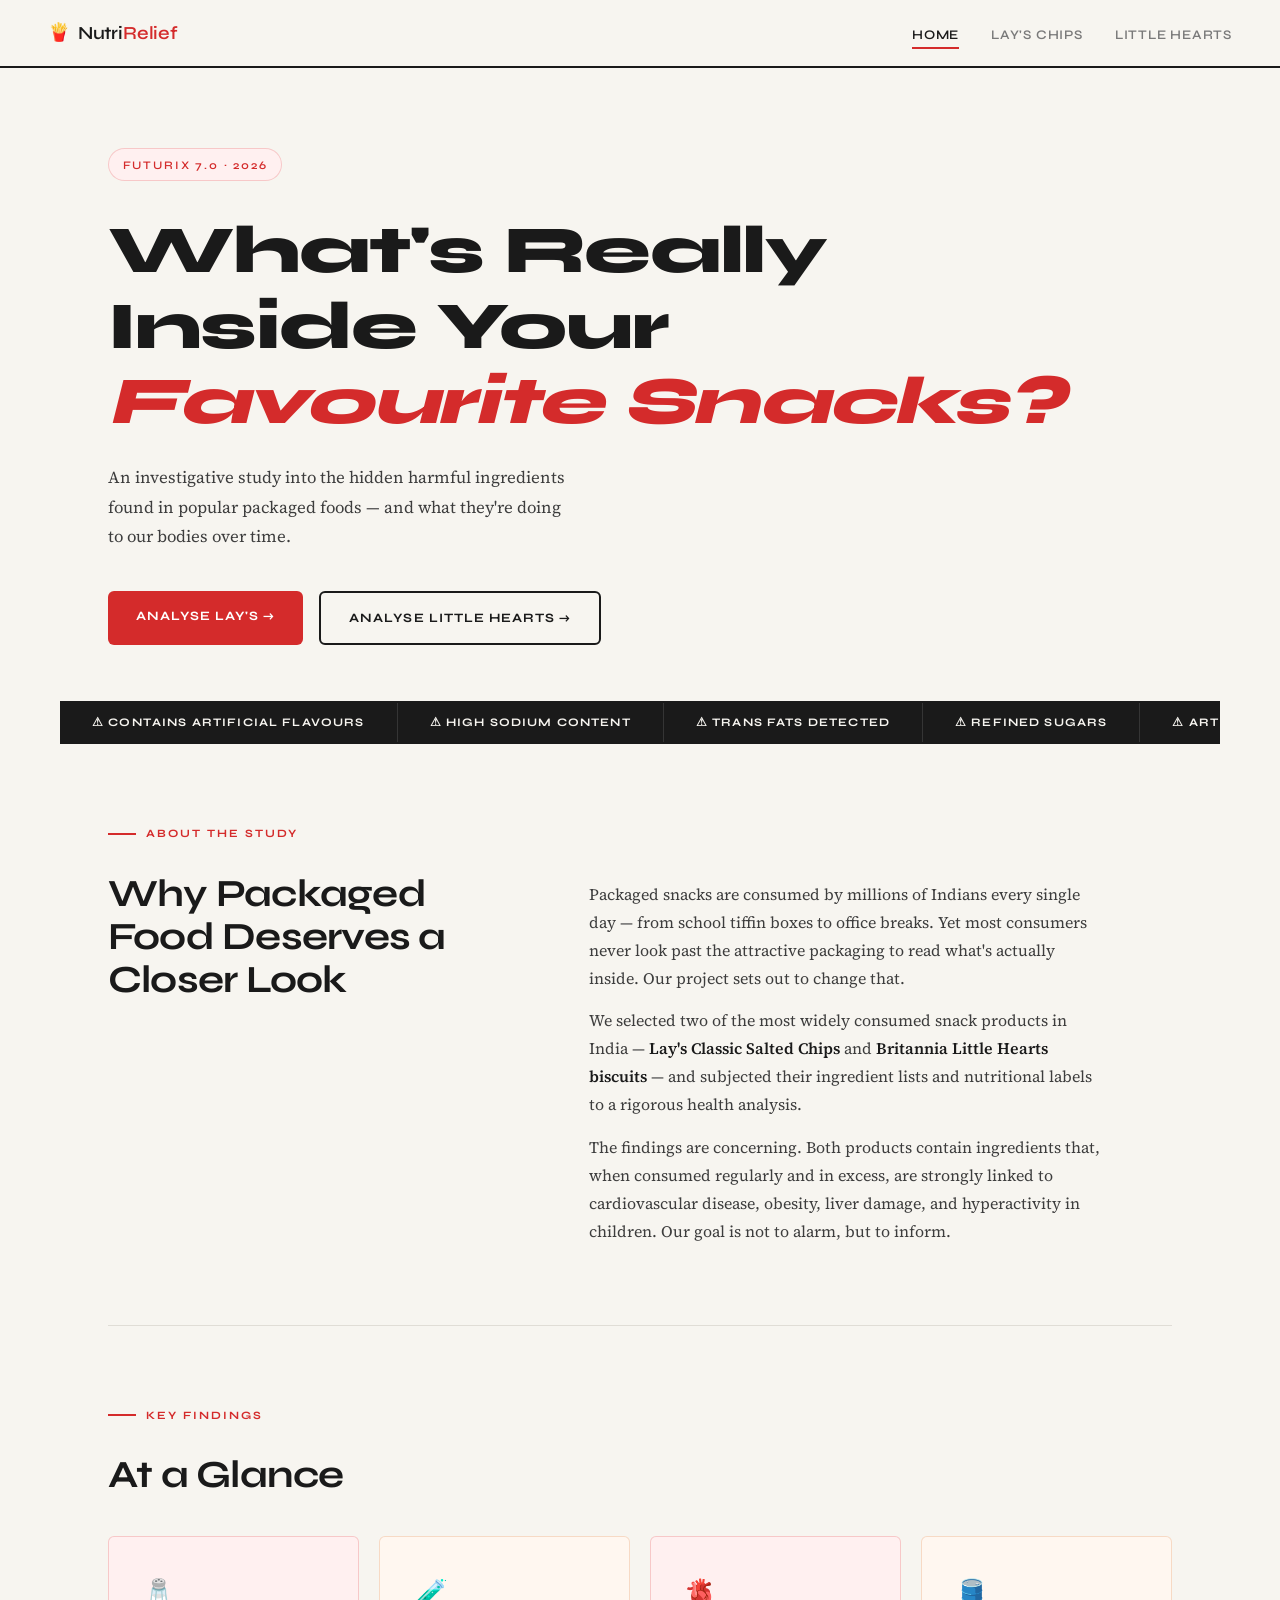
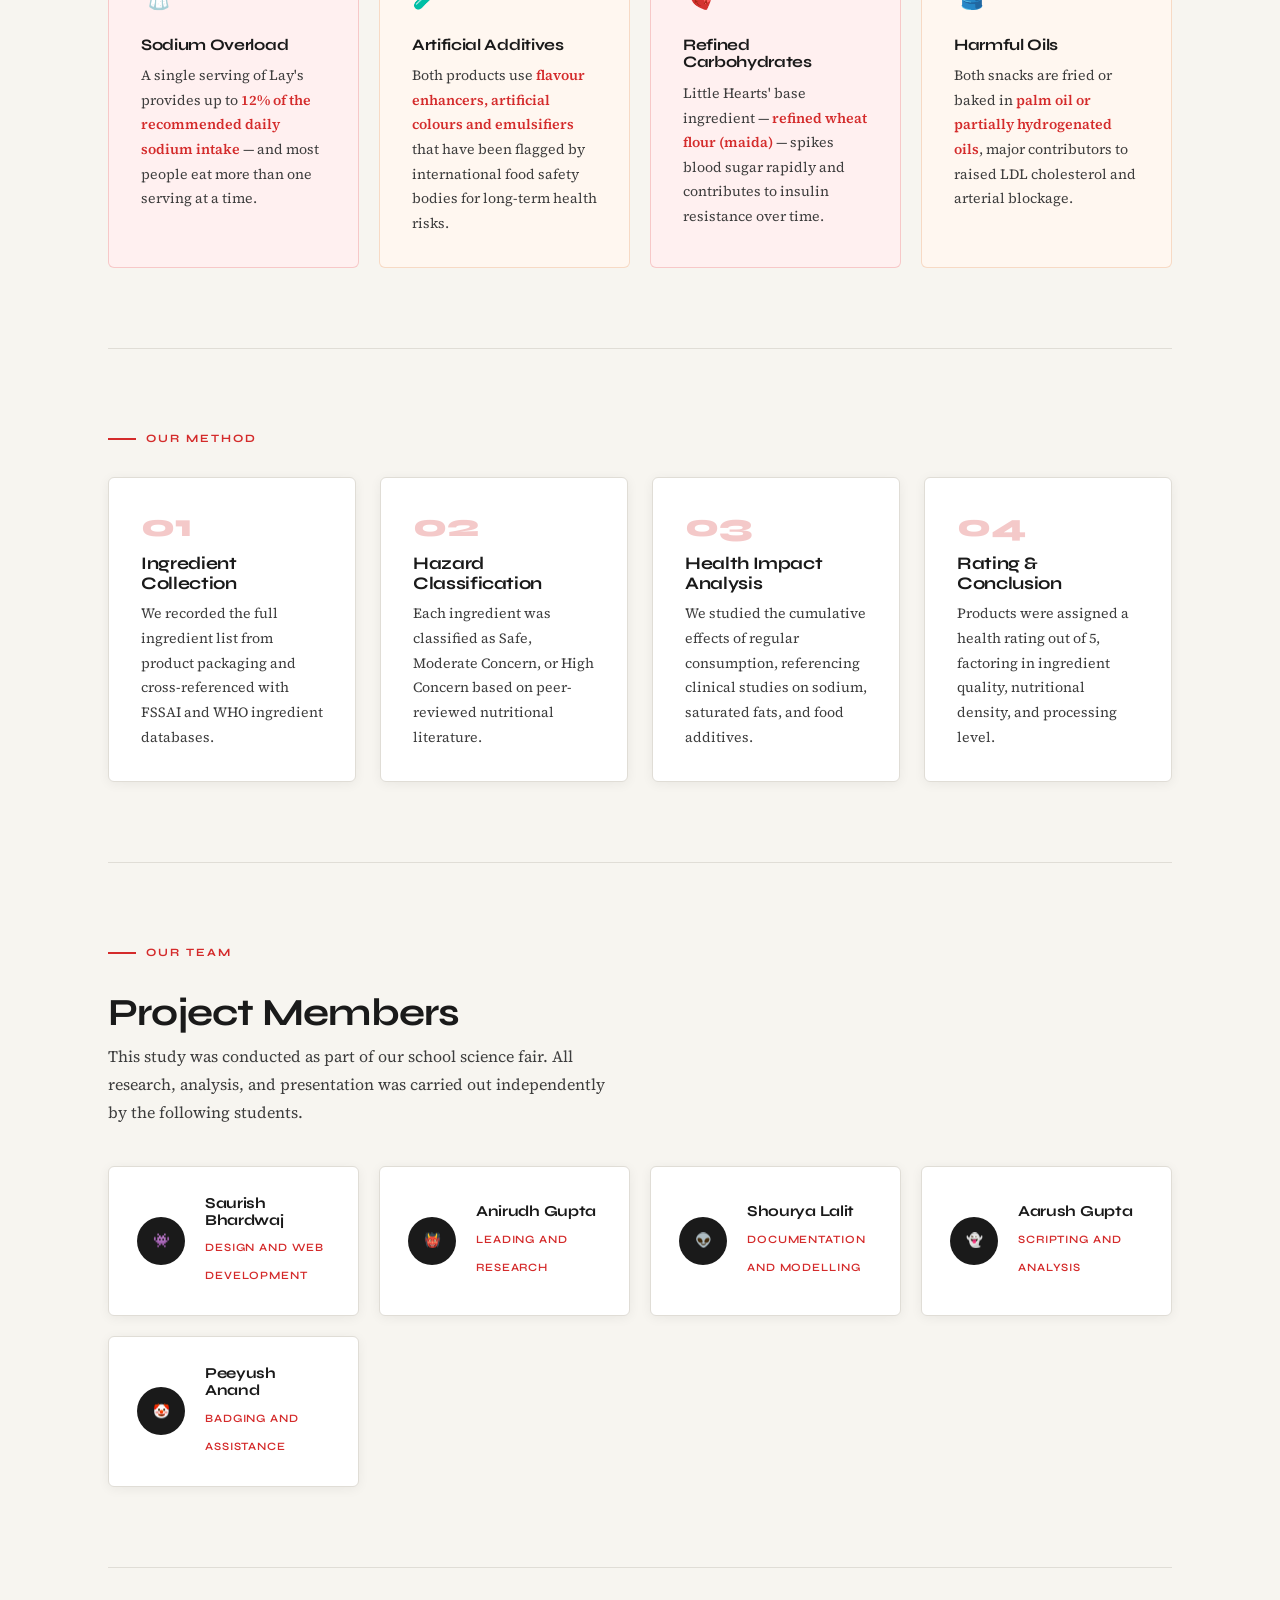
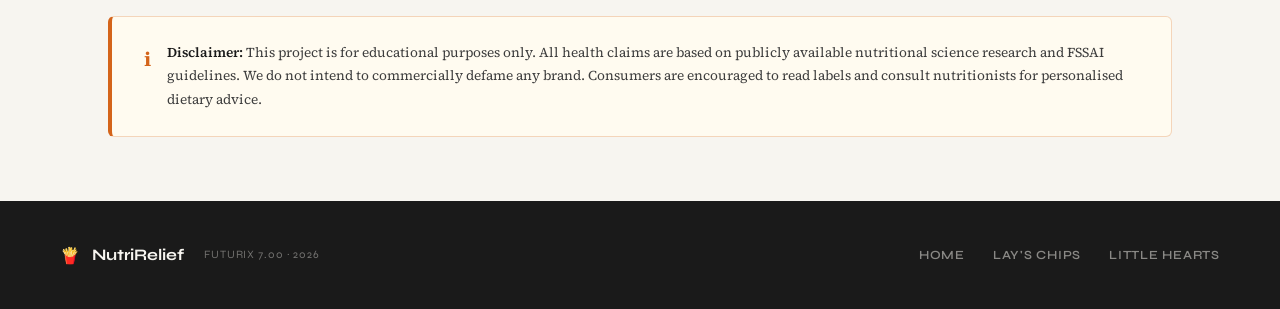
==== index.html @ 9a79c4ce "Add files via upload" ====
<!DOCTYPE html>
<html lang="en">
<head>
  <meta charset="UTF-8" />
  <meta name="viewport" content="width=device-width, initial-scale=1.0" />
  <title>NutriRelief // FUTURIX 7.00//</title>
  <link rel="preconnect" href="https://fonts.googleapis.com" />
  <link rel="preconnect" href="https://fonts.gstatic.com" crossorigin />
  <link href="https://fonts.googleapis.com/css2?family=Syne:wght@400;600;700;800&family=Source+Serif+4:ital,wght@0,300;0,400;0,600;1,400&display=swap" rel="stylesheet" />
  <link rel="stylesheet" href="style.css" />
</head>
<body>

  <!-- NAV -->
  <nav class="navbar">
    <a href="index.html" class="logo">
      <span class="logo-icon">🍟</span>
      <span>Nutri<strong>Relief</strong></span>
    </a>
    <button class="hamburger" id="hamburger" aria-label="Toggle menu">
      <span></span><span></span><span></span>
    </button>
    <ul class="nav-links" id="navLinks">
      <li><a href="index.html" class="active">Home</a></li>
      <li><a href="lays.html">Lay's Chips</a></li>
      <li><a href="littlehearts.html">Little Hearts</a></li>
    </ul>
  </nav>

  <!-- HERO -->
  <header class="hero">
    <div class="hero-tag">FUTURIX 7.0 · 2026</div>
    <h1>What's Really<br />Inside Your<br /><em>Favourite Snacks?</em></h1>
    <p class="hero-desc">An investigative study into the hidden harmful ingredients found in popular packaged foods — and what they're doing to our bodies over time.</p>
    <div class="hero-cta-row">
      <a href="lays.html" class="btn-red">Analyse Lay's →</a>
      <a href="littlehearts.html" class="btn-outline">Analyse Little Hearts →</a>
    </div>
    <div class="hero-warning-strip">
      <span>⚠ Contains Artificial Flavours</span>
      <span>⚠ High Sodium Content</span>
      <span>⚠ Trans Fats Detected</span>
      <span>⚠ Refined Sugars</span>
      <span>⚠ Artificial Colours</span>
      <span>⚠ Contains Artificial Flavours</span>
      <span>⚠ High Sodium Content</span>
      <span>⚠ Trans Fats Detected</span>
      <span>⚠ Refined Sugars</span>
      <span>⚠ Artificial Colours</span>
    </div>
  </header>

  <main class="main-content">

    <!-- ABOUT THE PROJECT -->
    <section class="section">
      <div class="section-label">About the Study</div>
      <div class="two-col">
        <div>
          <h2>Why Packaged Food Deserves a Closer Look</h2>
        </div>
        <div class="body-col">
          <p>Packaged snacks are consumed by millions of Indians every single day — from school tiffin boxes to office breaks. Yet most consumers never look past the attractive packaging to read what's actually inside. Our project sets out to change that.</p>
          <p>We selected two of the most widely consumed snack products in India — <strong>Lay's Classic Salted Chips</strong> and <strong>Britannia Little Hearts biscuits</strong> — and subjected their ingredient lists and nutritional labels to a rigorous health analysis.</p>
          <p>The findings are concerning. Both products contain ingredients that, when consumed regularly and in excess, are strongly linked to cardiovascular disease, obesity, liver damage, and hyperactivity in children. Our goal is not to alarm, but to inform.</p>
        </div>
      </div>
    </section>

    <!-- KEY FINDINGS CARDS -->
    <section class="section findings-section">
      <div class="section-label">Key Findings</div>
      <h2 class="section-h2">At a Glance</h2>
      <div class="findings-grid">
        <div class="finding-card finding-red">
          <div class="finding-icon">🧂</div>
          <h3>Sodium Overload</h3>
          <p>A single serving of Lay's provides up to <strong>12% of the recommended daily sodium intake</strong> — and most people eat more than one serving at a time.</p>
        </div>
        <div class="finding-card finding-orange">
          <div class="finding-icon">🧪</div>
          <h3>Artificial Additives</h3>
          <p>Both products use <strong>flavour enhancers, artificial colours and emulsifiers</strong> that have been flagged by international food safety bodies for long-term health risks.</p>
        </div>
        <div class="finding-card finding-red">
          <div class="finding-icon">🫀</div>
          <h3>Refined Carbohydrates</h3>
          <p>Little Hearts' base ingredient — <strong>refined wheat flour (maida)</strong> — spikes blood sugar rapidly and contributes to insulin resistance over time.</p>
        </div>
        <div class="finding-card finding-orange">
          <div class="finding-icon">🛢️</div>
          <h3>Harmful Oils</h3>
          <p>Both snacks are fried or baked in <strong>palm oil or partially hydrogenated oils</strong>, major contributors to raised LDL cholesterol and arterial blockage.</p>
        </div>
      </div>
    </section>

    <!-- METHODOLOGY -->
    <section class="section methodology-section">
      <div class="section-label">Our Method</div>
      <div class="method-grid">
        <div class="method-step">
          <div class="step-num">01</div>
          <h3>Ingredient Collection</h3>
          <p>We recorded the full ingredient list from product packaging and cross-referenced with FSSAI and WHO ingredient databases.</p>
        </div>
        <div class="method-step">
          <div class="step-num">02</div>
          <h3>Hazard Classification</h3>
          <p>Each ingredient was classified as Safe, Moderate Concern, or High Concern based on peer-reviewed nutritional literature.</p>
        </div>
        <div class="method-step">
          <div class="step-num">03</div>
          <h3>Health Impact Analysis</h3>
          <p>We studied the cumulative effects of regular consumption, referencing clinical studies on sodium, saturated fats, and food additives.</p>
        </div>
        <div class="method-step">
          <div class="step-num">04</div>
          <h3>Rating & Conclusion</h3>
          <p>Products were assigned a health rating out of 5, factoring in ingredient quality, nutritional density, and processing level.</p>
        </div>
      </div>
    </section>

    <!-- TEAM MEMBERS -->
    <section class="section team-section">
      <div class="section-label">Our Team</div>
      <h2 class="section-h2">Project Members</h2>
      <p class="section-body">This study was conducted as part of our school science fair. All research, analysis, and presentation was carried out independently by the following students.</p>

      <!-- ✏️ EDIT TEAM MEMBERS BELOW -->
      <div class="team-grid">
        <div class="team-card">
          <div class="team-avatar">👾</div>
          <div class="team-info">
            <h3>Saurish Bhardwaj</h3>
            <span class="team-role">Design and Web Development</span>
          </div>
        </div>
        <div class="team-card">
          <div class="team-avatar">👹</div>
          <div class="team-info">
            <h3>Anirudh Gupta</h3>
            <span class="team-role">Leading and Research</span>
          </div>
        </div>
        <div class="team-card">
          <div class="team-avatar">👽</div>
          <div class="team-info">
            <h3>Shourya Lalit</h3>
            <span class="team-role">Documentation and Modelling</span>
          </div>
        </div>
        <div class="team-card">
          <div class="team-avatar">👻</div>
          <div class="team-info">
            <h3>Aarush Gupta</h3>
            <span class="team-role">Scripting and Analysis</span>
      
          </div>
        </div>
        <div class="team-card">
          <div class="team-avatar">🤡</div>
          <div class="team-info">
            <h3>Peeyush Anand</h3>
            <span class="team-role">Badging and Assistance</span>
          </div>
        </div>
      </div>
      <!-- ✏️ END TEAM MEMBERS -->
    </section>

    <!-- DISCLAIMER -->
    <section class="disclaimer-box">
      <span class="disclaimer-icon">ℹ</span>
      <p><strong>Disclaimer:</strong> This project is for educational purposes only. All health claims are based on publicly available nutritional science research and FSSAI guidelines. We do not intend to commercially defame any brand. Consumers are encouraged to read labels and consult nutritionists for personalised dietary advice.</p>
    </section>

  </main>

  <footer class="footer">
    <div class="footer-inner">
      <div class="footer-brand">
        <span class="logo-icon">🍟</span>
        <span class="footer-title">NutriRelief</span>
        <span class="footer-sub">FUTURIX 7.00 · 2026</span>
      </div>
      <div class="footer-nav">
        <a href="index.html">Home</a>
        <a href="lays.html">Lay's Chips</a>
        <a href="littlehearts.html">Little Hearts</a>
      </div>
    </div>
  </footer>

  <script src="nav.js"></script>
</body>
</html>
---- style.css ----
/* ══════════════════════════════════════════
   HiddenHazards — Global Stylesheet
   Aesthetic: Clean Scientific Editorial
   Fonts: Syne (headings) + Source Serif 4 (body)
   Theme: Off-white paper with red danger accents
   ══════════════════════════════════════════ */

/* ── RESET & VARIABLES ─────────────────── */
*, *::before, *::after { box-sizing: border-box; margin: 0; padding: 0; }

:root {
  --bg:         #f7f5f0;
  --bg-card:    #ffffff;
  --bg-dark:    #1a1a1a;
  --ink:        #1a1a1a;
  --ink-2:      #3d3d3d;
  --ink-muted:  #7a7a7a;
  --red:        #d42b2b;
  --red-dark:   #a81f1f;
  --red-bg:     #fff0f0;
  --orange:     #d4641a;
  --orange-bg:  #fff7f0;
  --green:      #2a8a4a;
  --green-bg:   #f0faf4;
  --yellow-bg:  #fffbf0;
  --border:     #e0ddd6;
  --border-red: rgba(212, 43, 43, 0.2);
  --radius:     6px;
  --ff-head:    'Syne', 'Segoe UI', sans-serif;
  --ff-body:    'Source Serif 4', Georgia, serif;
  --ff-mono:    'Courier New', monospace;
  --max-w:      1160px;
  --nav-h:      68px;
  --shadow:     0 2px 12px rgba(0,0,0,0.06);
  --shadow-md:  0 4px 24px rgba(0,0,0,0.1);
}

html { scroll-behavior: smooth; }

body {
  background: var(--bg);
  color: var(--ink);
  font-family: var(--ff-body);
  font-size: 16px;
  line-height: 1.75;
  -webkit-font-smoothing: antialiased;
}

a { color: inherit; text-decoration: none; }
img { display: block; max-width: 100%; }

/* ── TYPOGRAPHY ─────────────────────────── */
h1, h2, h3, h4 {
  font-family: var(--ff-head);
  font-weight: 700;
  line-height: 1.12;
  color: var(--ink);
  letter-spacing: -0.02em;
}
h1 { font-size: clamp(2.4rem, 5.5vw, 4.2rem); font-weight: 800; }
h2 { font-size: clamp(1.7rem, 3vw, 2.5rem); }
h3 { font-size: 1.1rem; font-weight: 700; }
em { font-style: italic; color: var(--red); font-family: var(--ff-head); }
strong { font-weight: 600; color: var(--ink); }

p { color: var(--ink-2); max-width: 64ch; }
p + p { margin-top: 0.9em; }

/* ── NAVBAR ─────────────────────────────── */
.navbar {
  position: fixed;
  top: 0; left: 0; right: 0;
  z-index: 1000;
  height: var(--nav-h);
  display: flex;
  align-items: center;
  justify-content: space-between;
  padding: 0 clamp(1.25rem, 5vw, 3rem);
  background: rgba(247, 245, 240, 0.92);
  backdrop-filter: blur(10px);
  -webkit-backdrop-filter: blur(10px);
  border-bottom: 2px solid var(--ink);
}

.logo {
  display: flex;
  align-items: center;
  gap: 0.5rem;
  font-family: var(--ff-head);
  font-size: 1.15rem;
  font-weight: 600;
  color: var(--ink);
  letter-spacing: -0.01em;
  transition: opacity .2s;
}
.logo:hover { opacity: 0.7; }
.logo strong { color: var(--red); }
.logo-icon { font-size: 1.1rem; color: var(--red); }

.nav-links {
  display: flex;
  gap: 2rem;
  list-style: none;
  align-items: center;
}
.nav-links a {
  font-family: var(--ff-head);
  font-size: 0.82rem;
  font-weight: 600;
  letter-spacing: 0.06em;
  text-transform: uppercase;
  color: var(--ink-muted);
  transition: color .2s;
  position: relative;
  padding-bottom: 2px;
}
.nav-links a::after {
  content: '';
  position: absolute;
  bottom: -4px; left: 0; right: 0;
  height: 2px;
  background: var(--red);
  transform: scaleX(0);
  transition: transform .22s ease;
}
.nav-links a:hover,
.nav-links a.active { color: var(--ink); }
.nav-links a.active::after,
.nav-links a:hover::after { transform: scaleX(1); }

/* Hamburger */
.hamburger {
  display: none;
  flex-direction: column;
  gap: 5px;
  background: none;
  border: none;
  cursor: pointer;
  padding: 4px;
}
.hamburger span {
  display: block;
  width: 22px; height: 2px;
  background: var(--ink);
  transition: all .3s;
}
.hamburger.open span:nth-child(1) { transform: translateY(7px) rotate(45deg); }
.hamburger.open span:nth-child(2) { opacity: 0; }
.hamburger.open span:nth-child(3) { transform: translateY(-7px) rotate(-45deg); }

/* ── HOME HERO ──────────────────────────── */
.hero {
  padding: calc(var(--nav-h) + 5rem) clamp(1.25rem, 5vw, 3rem) 0;
  max-width: var(--max-w);
  margin: 0 auto;
  animation: fadeUp .7s ease both;
}
.hero-tag {
  display: inline-block;
  font-family: var(--ff-head);
  font-size: 0.72rem;
  font-weight: 600;
  letter-spacing: 0.16em;
  text-transform: uppercase;
  color: var(--red);
  background: var(--red-bg);
  border: 1px solid var(--border-red);
  padding: 0.35rem 0.85rem;
  border-radius: 2rem;
  margin-bottom: 2rem;
}
.hero h1 { margin-bottom: 1.5rem; max-width: 14ch; }
.hero-desc {
  font-size: 1.05rem;
  max-width: 52ch;
  margin-bottom: 2.5rem;
  color: var(--ink-2);
}
.hero-cta-row {
  display: flex;
  gap: 1rem;
  flex-wrap: wrap;
  margin-bottom: 3.5rem;
}

/* Scrolling warning strip */
.hero-warning-strip {
  display: flex;
  gap: 0;
  overflow: hidden;
  border-top: 2px solid var(--ink);
  border-bottom: 2px solid var(--ink);
  background: var(--ink);
  margin: 0 calc(-1 * clamp(1.25rem, 5vw, 3rem));
  white-space: nowrap;
}
.hero-warning-strip span {
  display: inline-block;
  font-family: var(--ff-head);
  font-size: 0.72rem;
  font-weight: 700;
  letter-spacing: 0.1em;
  text-transform: uppercase;
  color: #f7f5f0;
  padding: 0.6rem 2rem;
  border-right: 1px solid rgba(255,255,255,0.12);
  animation: marquee 30s linear infinite;
  flex-shrink: 0;
}
@keyframes marquee {
  from { transform: translateX(0); }
  to   { transform: translateX(-50%); }
}
.hero-warning-strip {
  animation: none;
}
.hero-warning-strip span:nth-child(odd)  { animation-delay: 0s; }
.hero-warning-strip span:nth-child(even) { animation-delay: -15s; }

/* ── BUTTONS ────────────────────────────── */
.btn-red {
  display: inline-block;
  background: var(--red);
  color: #fff;
  font-family: var(--ff-head);
  font-size: 0.8rem;
  font-weight: 700;
  letter-spacing: 0.08em;
  text-transform: uppercase;
  padding: 0.85rem 1.75rem;
  border-radius: var(--radius);
  transition: background .2s, transform .2s;
}
.btn-red:hover { background: var(--red-dark); transform: translateY(-2px); }

.btn-outline {
  display: inline-block;
  border: 2px solid var(--ink);
  color: var(--ink);
  font-family: var(--ff-head);
  font-size: 0.8rem;
  font-weight: 700;
  letter-spacing: 0.08em;
  text-transform: uppercase;
  padding: 0.85rem 1.75rem;
  border-radius: var(--radius);
  transition: background .2s, transform .2s;
}
.btn-outline:hover { background: var(--ink); color: var(--bg); transform: translateY(-2px); }

/* ── MAIN CONTENT ───────────────────────── */
.main-content {
  max-width: var(--max-w);
  margin: 0 auto;
  padding: 0 clamp(1.25rem, 5vw, 3rem);
}

/* ── SECTIONS ───────────────────────────── */
.section { padding: 5rem 0; border-bottom: 1px solid var(--border); }
.section:last-child { border-bottom: none; }

.section-label {
  font-family: var(--ff-head);
  font-size: 0.7rem;
  font-weight: 700;
  letter-spacing: 0.18em;
  text-transform: uppercase;
  color: var(--red);
  margin-bottom: 1.75rem;
  display: flex;
  align-items: center;
  gap: 0.6rem;
}
.section-label::before {
  content: '';
  display: block;
  width: 28px; height: 2px;
  background: var(--red);
}

.section-h2 { margin-bottom: 1rem; }
.section-body { margin-bottom: 2.5rem; color: var(--ink-2); }

.two-col {
  display: grid;
  grid-template-columns: 1fr 1.4fr;
  gap: 4rem;
  align-items: start;
}
.body-col { padding-top: 0.5rem; }

/* ── FINDINGS ───────────────────────────── */
.findings-section .section-h2 { margin-bottom: 2.5rem; }
.findings-grid {
  display: grid;
  grid-template-columns: repeat(auto-fit, minmax(240px, 1fr));
  gap: 1.25rem;
}
.finding-card {
  padding: 2rem;
  border-radius: var(--radius);
  border: 1px solid;
  transition: transform .2s, box-shadow .2s;
}
.finding-card:hover { transform: translateY(-3px); box-shadow: var(--shadow-md); }
.finding-red    { background: var(--red-bg);    border-color: var(--border-red); }
.finding-orange { background: var(--orange-bg); border-color: rgba(212,100,26,0.2); }
.finding-icon { font-size: 1.8rem; margin-bottom: 1rem; }
.finding-card h3 { margin-bottom: 0.6rem; font-size: 1rem; }
.finding-card p  { font-size: 0.88rem; max-width: none; color: var(--ink-2); }
.finding-card strong { color: var(--red); }

/* ── METHODOLOGY ────────────────────────── */
.method-grid {
  display: grid;
  grid-template-columns: repeat(auto-fit, minmax(220px, 1fr));
  gap: 1.5rem;
  margin-top: 1rem;
}
.method-step {
  background: var(--bg-card);
  border: 1px solid var(--border);
  border-radius: var(--radius);
  padding: 2rem;
  box-shadow: var(--shadow);
}
.step-num {
  font-family: var(--ff-head);
  font-size: 2rem;
  font-weight: 800;
  color: var(--red);
  opacity: 0.25;
  line-height: 1;
  margin-bottom: 0.75rem;
}
.method-step h3 { margin-bottom: 0.5rem; }
.method-step p  { font-size: 0.88rem; max-width: none; }

/* ── TEAM ───────────────────────────────── */
.team-section .section-h2 { margin-bottom: 0.5rem; }
.team-section .section-body { margin-bottom: 2.5rem; }
.team-grid {
  display: grid;
  grid-template-columns: repeat(auto-fit, minmax(200px, 1fr));
  gap: 1.25rem;
}
.team-card {
  background: var(--bg-card);
  border: 1px solid var(--border);
  border-radius: var(--radius);
  padding: 1.75rem;
  display: flex;
  align-items: center;
  gap: 1.25rem;
  box-shadow: var(--shadow);
  transition: border-color .2s, transform .2s;
}
.team-card:hover { border-color: var(--red); transform: translateY(-2px); }
.team-avatar {
  width: 48px; height: 48px;
  border-radius: 50%;
  background: var(--ink);
  color: var(--bg);
  font-family: var(--ff-head);
  font-size: 0.85rem;
  font-weight: 700;
  display: flex;
  align-items: center;
  justify-content: center;
  flex-shrink: 0;
}
.team-info h3 { font-size: 0.95rem; margin-bottom: 0.15rem; }
.team-role {
  font-family: var(--ff-head);
  font-size: 0.7rem;
  font-weight: 600;
  letter-spacing: 0.08em;
  text-transform: uppercase;
  color: var(--red);
}

/* ── DISCLAIMER ─────────────────────────── */
.disclaimer-box {
  margin: 3rem 0 4rem;
  background: #fffbf0;
  border: 1px solid rgba(212,100,26,0.25);
  border-left: 4px solid var(--orange);
  border-radius: var(--radius);
  padding: 1.5rem 2rem;
  display: flex;
  gap: 1rem;
  align-items: flex-start;
}
.disclaimer-icon {
  font-size: 1.2rem;
  color: var(--orange);
  flex-shrink: 0;
  margin-top: 2px;
}
.disclaimer-box p { font-size: 0.85rem; max-width: none; }

/* ── PAGE HERO ──────────────────────────── */
.page-hero {
  padding: calc(var(--nav-h) + 4.5rem) clamp(1.25rem, 5vw, 3rem) 4rem;
  border-bottom: 2px solid var(--ink);
  position: relative;
  overflow: hidden;
}
.page-hero-lays {
  background:
    linear-gradient(135deg, #fff8f0 0%, #fff0f0 60%, #ffd5d5 100%);
}
.page-hero-lh {
  background:
    linear-gradient(135deg, #f0f8ff 0%, #fff0f8 60%, #ffe8d5 100%);
}
.page-hero::before {
  content: '⚠';
  position: absolute;
  right: -1rem;
  bottom: -3rem;
  font-size: 18rem;
  opacity: 0.04;
  line-height: 1;
  pointer-events: none;
}
.page-hero-inner { max-width: var(--max-w); margin: 0 auto; }
.product-eyebrow {
  font-family: var(--ff-head);
  font-size: 0.72rem;
  font-weight: 700;
  letter-spacing: 0.16em;
  text-transform: uppercase;
  color: var(--red);
  margin-bottom: 1rem;
}
.page-hero h1 { margin-bottom: 1.25rem; }
.page-hero p  { max-width: 55ch; margin-bottom: 2.5rem; }

/* Health rating card */
.health-rating-card {
  display: inline-flex;
  flex-direction: column;
  gap: 0.5rem;
  background: var(--bg-card);
  border: 2px solid var(--ink);
  border-radius: var(--radius);
  padding: 1.5rem 2rem;
  box-shadow: 4px 4px 0 var(--ink);
}
.rating-label {
  font-family: var(--ff-head);
  font-size: 0.7rem;
  font-weight: 700;
  letter-spacing: 0.14em;
  text-transform: uppercase;
  color: var(--ink-muted);
}
.rating-stars { display: flex; gap: 0.2rem; }
.star {
  font-size: 1.6rem;
  line-height: 1;
}
.star.filled { color: #e8a000; }
.star.half   { color: #e8a000; opacity: 0.5; }
.star.empty  { color: #ccc; }
.rating-score {
  font-family: var(--ff-head);
  font-size: 1.6rem;
  font-weight: 800;
  color: var(--ink);
  line-height: 1;
}
.rating-verdict {
  font-family: var(--ff-head);
  font-size: 0.75rem;
  font-weight: 700;
  letter-spacing: 0.06em;
  text-transform: uppercase;
  padding: 0.3rem 0.7rem;
  border-radius: 2rem;
  width: fit-content;
}
.verdict-poor { background: var(--red-bg); color: var(--red); border: 1px solid var(--border-red); }
.verdict-avg  { background: var(--orange-bg); color: var(--orange); }

/* ── DATA TABLE ─────────────────────────── */
.table-wrapper {
  overflow-x: auto;
  border-radius: var(--radius);
  border: 2px solid var(--ink);
  box-shadow: 4px 4px 0 var(--ink);
  margin-top: 2rem;
  background: var(--bg-card);
  -webkit-overflow-scrolling: touch;
}
.data-table {
  width: 100%;
  border-collapse: collapse;
  font-size: 0.88rem;
  min-width: 700px;
}
.data-table thead {
  background: var(--ink);
}
.data-table th {
  padding: 0.9rem 1.25rem;
  text-align: left;
  font-family: var(--ff-head);
  font-size: 0.68rem;
  font-weight: 700;
  letter-spacing: 0.14em;
  text-transform: uppercase;
  color: var(--bg);
  white-space: nowrap;
}
.data-table th:first-child { padding-left: 1.5rem; }
.data-table th:last-child  { padding-right: 1.5rem; }

.data-table tbody tr {
  border-bottom: 1px solid var(--border);
  transition: background .15s;
}
.data-table tbody tr:last-child { border-bottom: none; }
.data-table tbody tr:hover { background: #f5f3ee; }

.data-table td {
  padding: 1rem 1.25rem;
  color: var(--ink-2);
  vertical-align: top;
}
.data-table td:first-child { padding-left: 1.5rem; }
.data-table td:last-child  { padding-right: 1.5rem; }
.data-table td:last-child  { font-size: 0.83rem; }

.row-num {
  font-family: var(--ff-head);
  font-size: 0.75rem;
  color: #bbb !important;
  font-weight: 700;
  white-space: nowrap;
}
.name-cell strong { color: var(--ink) !important; }

/* Risk badges */
.risk {
  display: inline-block;
  padding: 0.22rem 0.65rem;
  border-radius: 2rem;
  font-family: var(--ff-head);
  font-size: 0.66rem;
  font-weight: 700;
  letter-spacing: 0.08em;
  text-transform: uppercase;
  white-space: nowrap;
}
.risk-safe     { background: var(--green-bg);   color: var(--green);  border: 1px solid rgba(42,138,74,0.2); }
.risk-moderate { background: var(--orange-bg);  color: var(--orange); border: 1px solid rgba(212,100,26,0.2); }
.risk-high     { background: var(--red-bg);     color: var(--red);    border: 1px solid var(--border-red); }

/* ── NUTRITION GRID ─────────────────────── */
.nutrition-grid {
  display: grid;
  grid-template-columns: repeat(auto-fit, minmax(160px, 1fr));
  gap: 1rem;
  margin-top: 2rem;
}
.nutrition-card {
  border-radius: var(--radius);
  border: 1px solid;
  padding: 1.5rem 1.25rem;
  text-align: center;
}
.nc-red    { background: var(--red-bg);    border-color: var(--border-red); }
.nc-orange { background: var(--orange-bg); border-color: rgba(212,100,26,0.2); }
.nc-yellow { background: var(--yellow-bg); border-color: rgba(212,160,0,0.2); }
.nc-green  { background: var(--green-bg);  border-color: rgba(42,138,74,0.2); }
.nc-value {
  font-family: var(--ff-head);
  font-size: 1.8rem;
  font-weight: 800;
  color: var(--ink);
  line-height: 1;
  margin-bottom: 0.4rem;
}
.nc-label {
  font-family: var(--ff-head);
  font-size: 0.7rem;
  font-weight: 700;
  letter-spacing: 0.08em;
  text-transform: uppercase;
  color: var(--ink);
  margin-bottom: 0.4rem;
}
.nc-note  { font-size: 0.78rem; color: var(--ink-muted); font-style: italic; max-width: none; }

/* ── HEALTH IMPACT ──────────────────────── */
.impact-list { display: flex; flex-direction: column; gap: 2rem; margin-top: 1rem; }
.impact-item {
  display: grid;
  grid-template-columns: 56px 1fr;
  gap: 1.5rem;
  align-items: start;
  background: var(--bg-card);
  border: 1px solid var(--border);
  border-radius: var(--radius);
  padding: 1.75rem;
  box-shadow: var(--shadow);
  transition: border-color .2s, transform .2s;
}
.impact-item:hover { border-color: var(--red); transform: translateX(4px); }
.impact-icon {
  width: 52px; height: 52px;
  border-radius: 50%;
  display: flex;
  align-items: center;
  justify-content: center;
  font-size: 1.4rem;
  flex-shrink: 0;
}
.impact-red    { background: var(--red-bg); border: 2px solid var(--border-red); }
.impact-orange { background: var(--orange-bg); border: 2px solid rgba(212,100,26,0.2); }
.impact-item h3 { margin-bottom: 0.5rem; }
.impact-item p  { font-size: 0.9rem; max-width: none; }

/* ── CONCLUSION ─────────────────────────── */
.conclusion-box {
  margin: 3rem 0;
  background: var(--ink);
  color: var(--bg);
  border-radius: var(--radius);
  padding: 2.5rem 3rem;
}
.conclusion-rating {
  display: flex;
  align-items: center;
  gap: 0.2rem;
  margin-bottom: 1.25rem;
}
.rating-num-sm {
  font-family: var(--ff-head);
  font-size: 0.9rem;
  font-weight: 800;
  color: #e8a000;
  margin-left: 0.5rem;
}
.conclusion-box h3 {
  color: var(--bg);
  font-size: 1.25rem;
  margin-bottom: 1rem;
}
.conclusion-box p {
  color: rgba(247,245,240,0.75);
  max-width: 70ch;
  font-size: 0.95rem;
}

/* ── PAGE NAV ROW ───────────────────────── */
.page-nav-row {
  display: flex;
  gap: 1rem;
  justify-content: space-between;
  flex-wrap: wrap;
  padding: 3rem 0 4rem;
}

/* ── FOOTER ─────────────────────────────── */
.footer {
  background: var(--ink);
  padding: 2.5rem clamp(1.25rem, 5vw, 3rem);
  margin-top: 0;
}
.footer-inner {
  max-width: var(--max-w);
  margin: 0 auto;
  display: flex;
  align-items: center;
  justify-content: space-between;
  flex-wrap: wrap;
  gap: 1.5rem;
}
.footer-brand {
  display: flex;
  align-items: center;
  gap: 0.75rem;
}
.footer-brand .logo-icon { color: var(--red); font-size: 1rem; }
.footer-title {
  font-family: var(--ff-head);
  font-weight: 700;
  font-size: 1rem;
  color: var(--bg);
}
.footer-sub {
  font-family: var(--ff-head);
  font-size: 0.7rem;
  color: rgba(247,245,240,0.4);
  text-transform: uppercase;
  letter-spacing: 0.08em;
  margin-left: 0.5rem;
}
.footer-nav { display: flex; gap: 1.75rem; flex-wrap: wrap; }
.footer-nav a {
  font-family: var(--ff-head);
  font-size: 0.78rem;
  font-weight: 600;
  letter-spacing: 0.06em;
  text-transform: uppercase;
  color: rgba(247,245,240,0.5);
  transition: color .2s;
}
.footer-nav a:hover { color: var(--bg); }

/* ── ANIMATIONS ─────────────────────────── */
@keyframes fadeUp {
  from { opacity: 0; transform: translateY(20px); }
  to   { opacity: 1; transform: translateY(0); }
}

/* ── RESPONSIVE ─────────────────────────── */
@media (max-width: 900px) {
  .two-col { grid-template-columns: 1fr; gap: 2rem; }
}

@media (max-width: 700px) {
  :root { --nav-h: 60px; }

  .hamburger { display: flex; }
  .nav-links {
    display: none;
    position: fixed;
    top: var(--nav-h); left: 0; right: 0;
    background: rgba(247,245,240,0.98);
    backdrop-filter: blur(12px);
    flex-direction: column;
    gap: 0;
    padding: 0.5rem 0 1.5rem;
    border-bottom: 2px solid var(--ink);
  }
  .nav-links.open { display: flex; }
  .nav-links li { width: 100%; }
  .nav-links a {
    display: block;
    padding: 0.8rem clamp(1.25rem, 5vw, 2rem);
    font-size: 0.88rem;
  }
  .nav-links a::after { display: none; }

  .findings-grid,
  .method-grid { grid-template-columns: 1fr; }
  .team-grid   { grid-template-columns: 1fr 1fr; }
  .nutrition-grid { grid-template-columns: 1fr 1fr; }

  .impact-item {
    grid-template-columns: 1fr;
    gap: 1rem;
  }

  .conclusion-box { padding: 2rem 1.5rem; }

  .footer-inner { flex-direction: column; align-items: flex-start; }
  .footer-sub { display: none; }

  .hero-warning-strip { display: none; }

  .health-rating-card { width: 100%; }
  .page-nav-row { flex-direction: column; }
  .page-nav-row a { text-align: center; }
}

@media (max-width: 480px) {
  .team-grid { grid-template-columns: 1fr; }
  .nutrition-grid { grid-template-columns: 1fr 1fr; }
  .hero { padding-top: calc(var(--nav-h) + 3rem); }
  .section { padding: 3.5rem 0; }
}
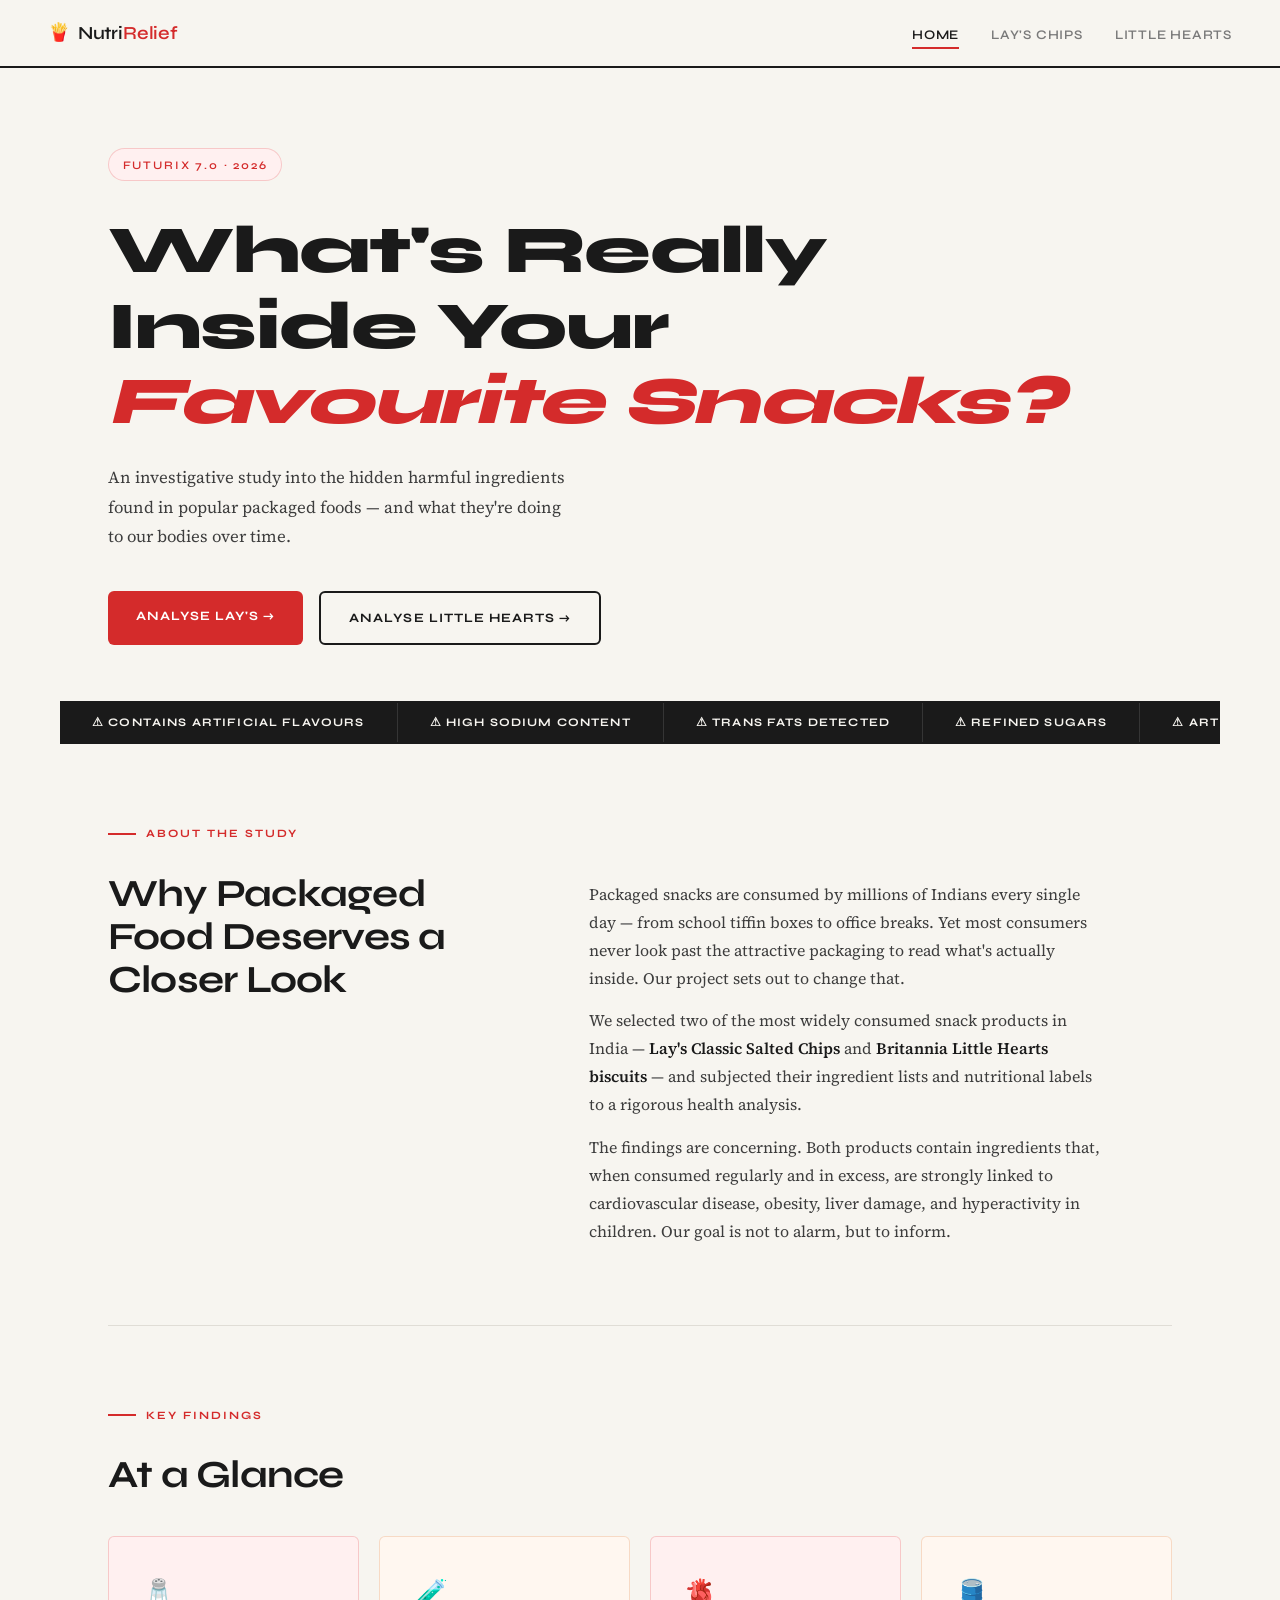
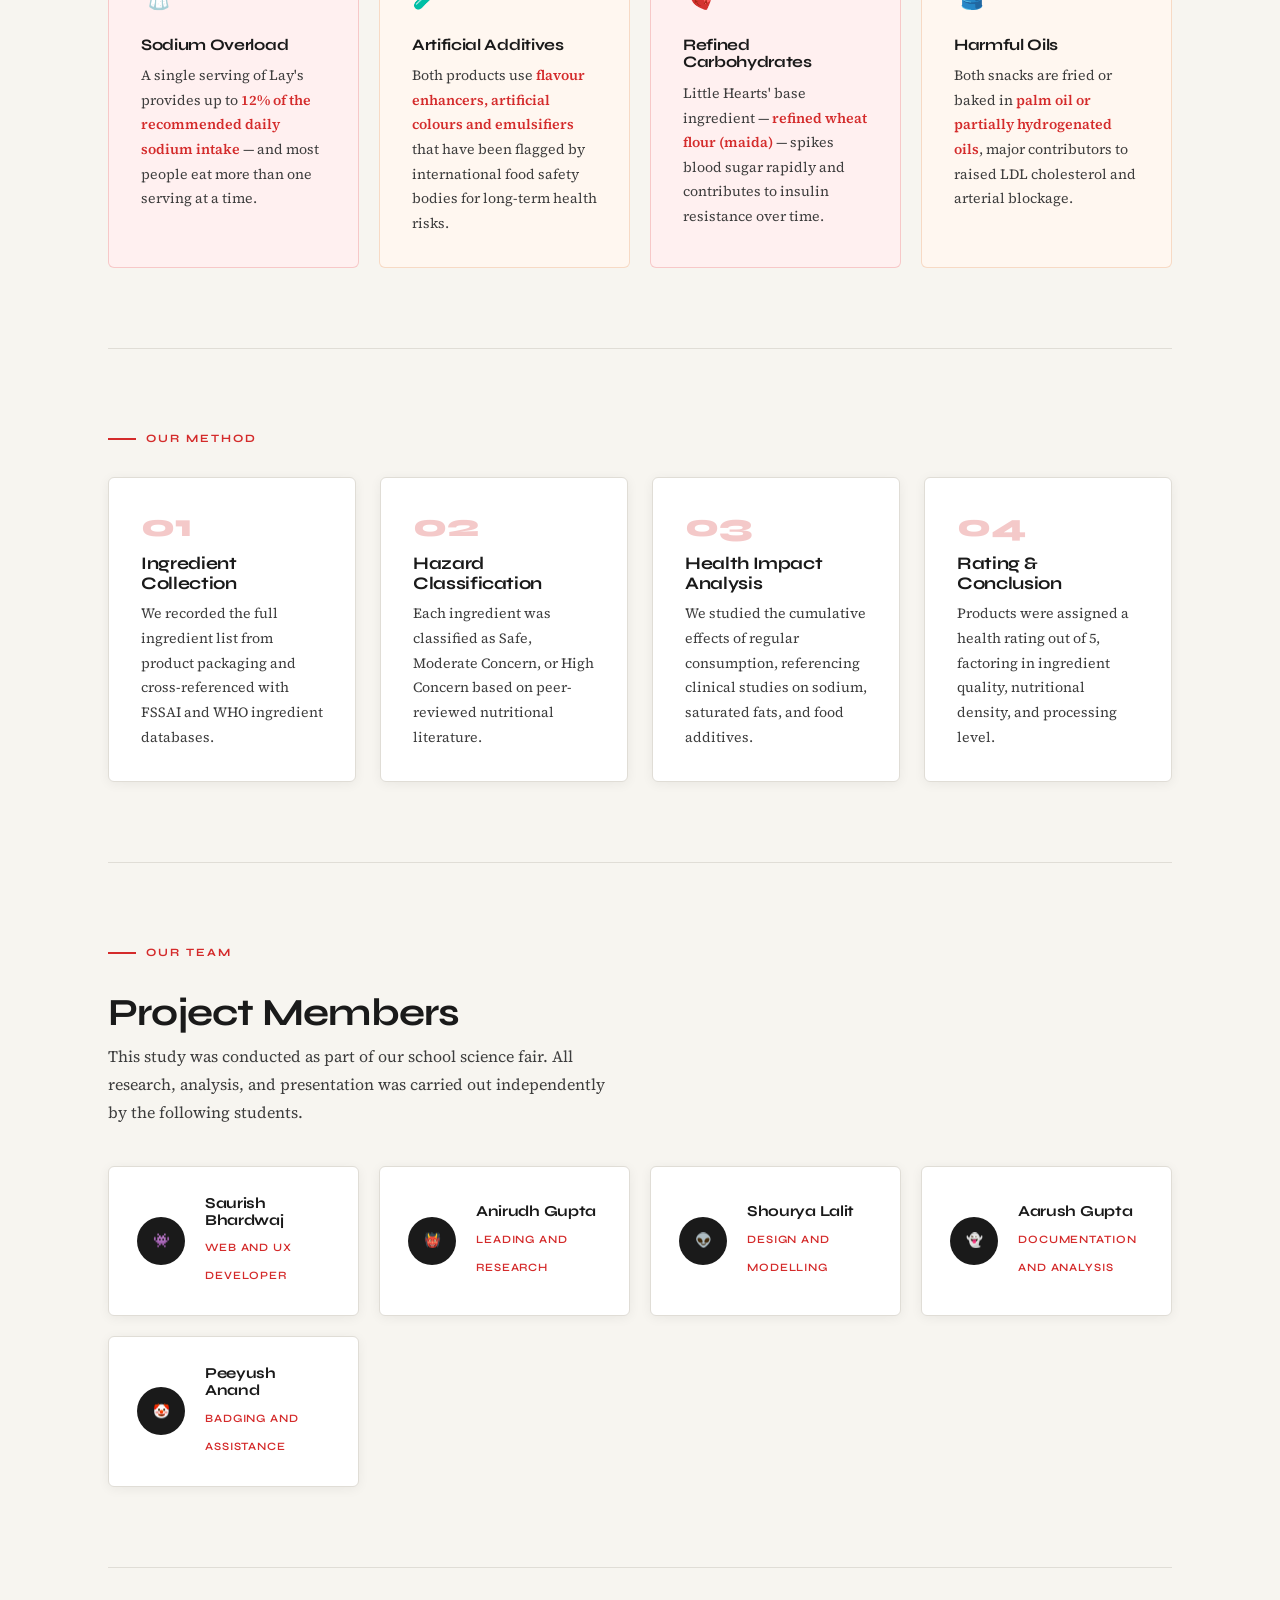
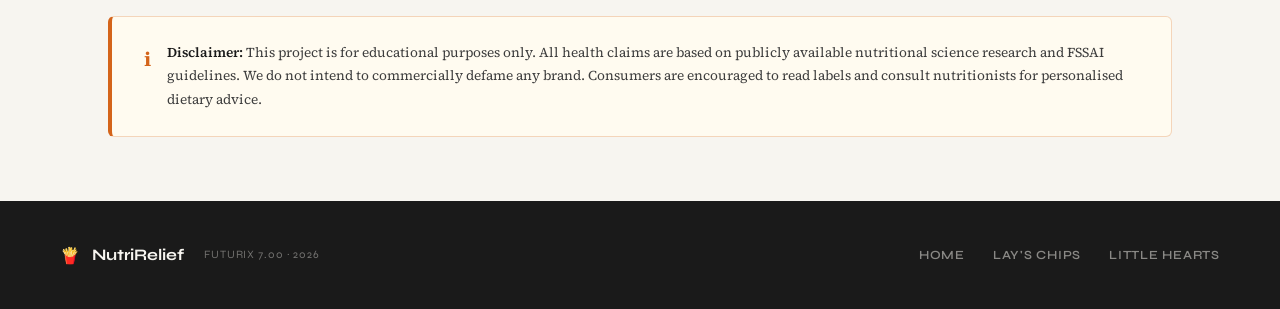
==== commit a7c5376e: "Update index.html" ====
--- a/index.html
+++ b/index.html
@@ -134,7 +134,7 @@
           <div class="team-avatar">👾</div>
           <div class="team-info">
             <h3>Saurish Bhardwaj</h3>
-            <span class="team-role">Design and Web Development</span>
+            <span class="team-role">Web and UX Developer</span>
           </div>
         </div>
         <div class="team-card">
@@ -148,14 +148,14 @@
           <div class="team-avatar">👽</div>
           <div class="team-info">
             <h3>Shourya Lalit</h3>
-            <span class="team-role">Documentation and Modelling</span>
+            <span class="team-role">Design and Modelling</span>
           </div>
         </div>
         <div class="team-card">
           <div class="team-avatar">👻</div>
           <div class="team-info">
             <h3>Aarush Gupta</h3>
-            <span class="team-role">Scripting and Analysis</span>
+            <span class="team-role">Documentation and Analysis</span>
       
           </div>
         </div>
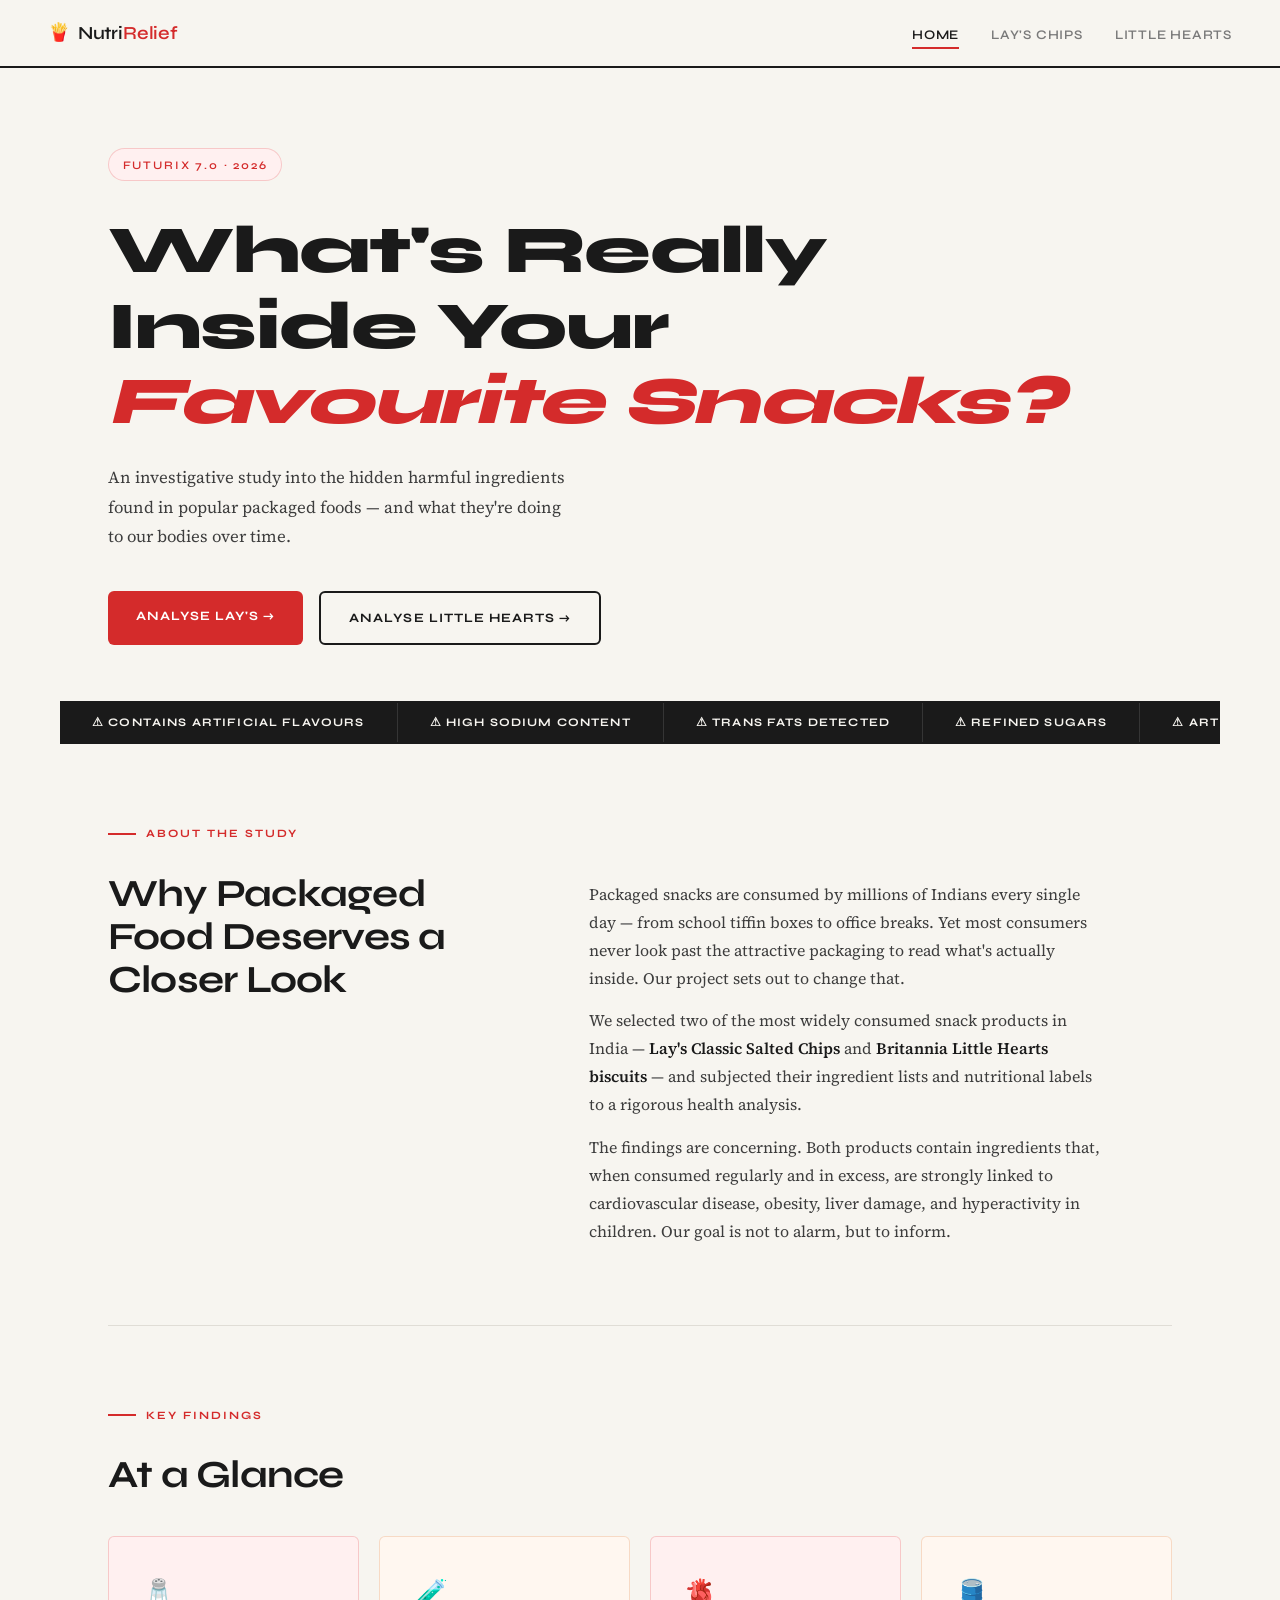
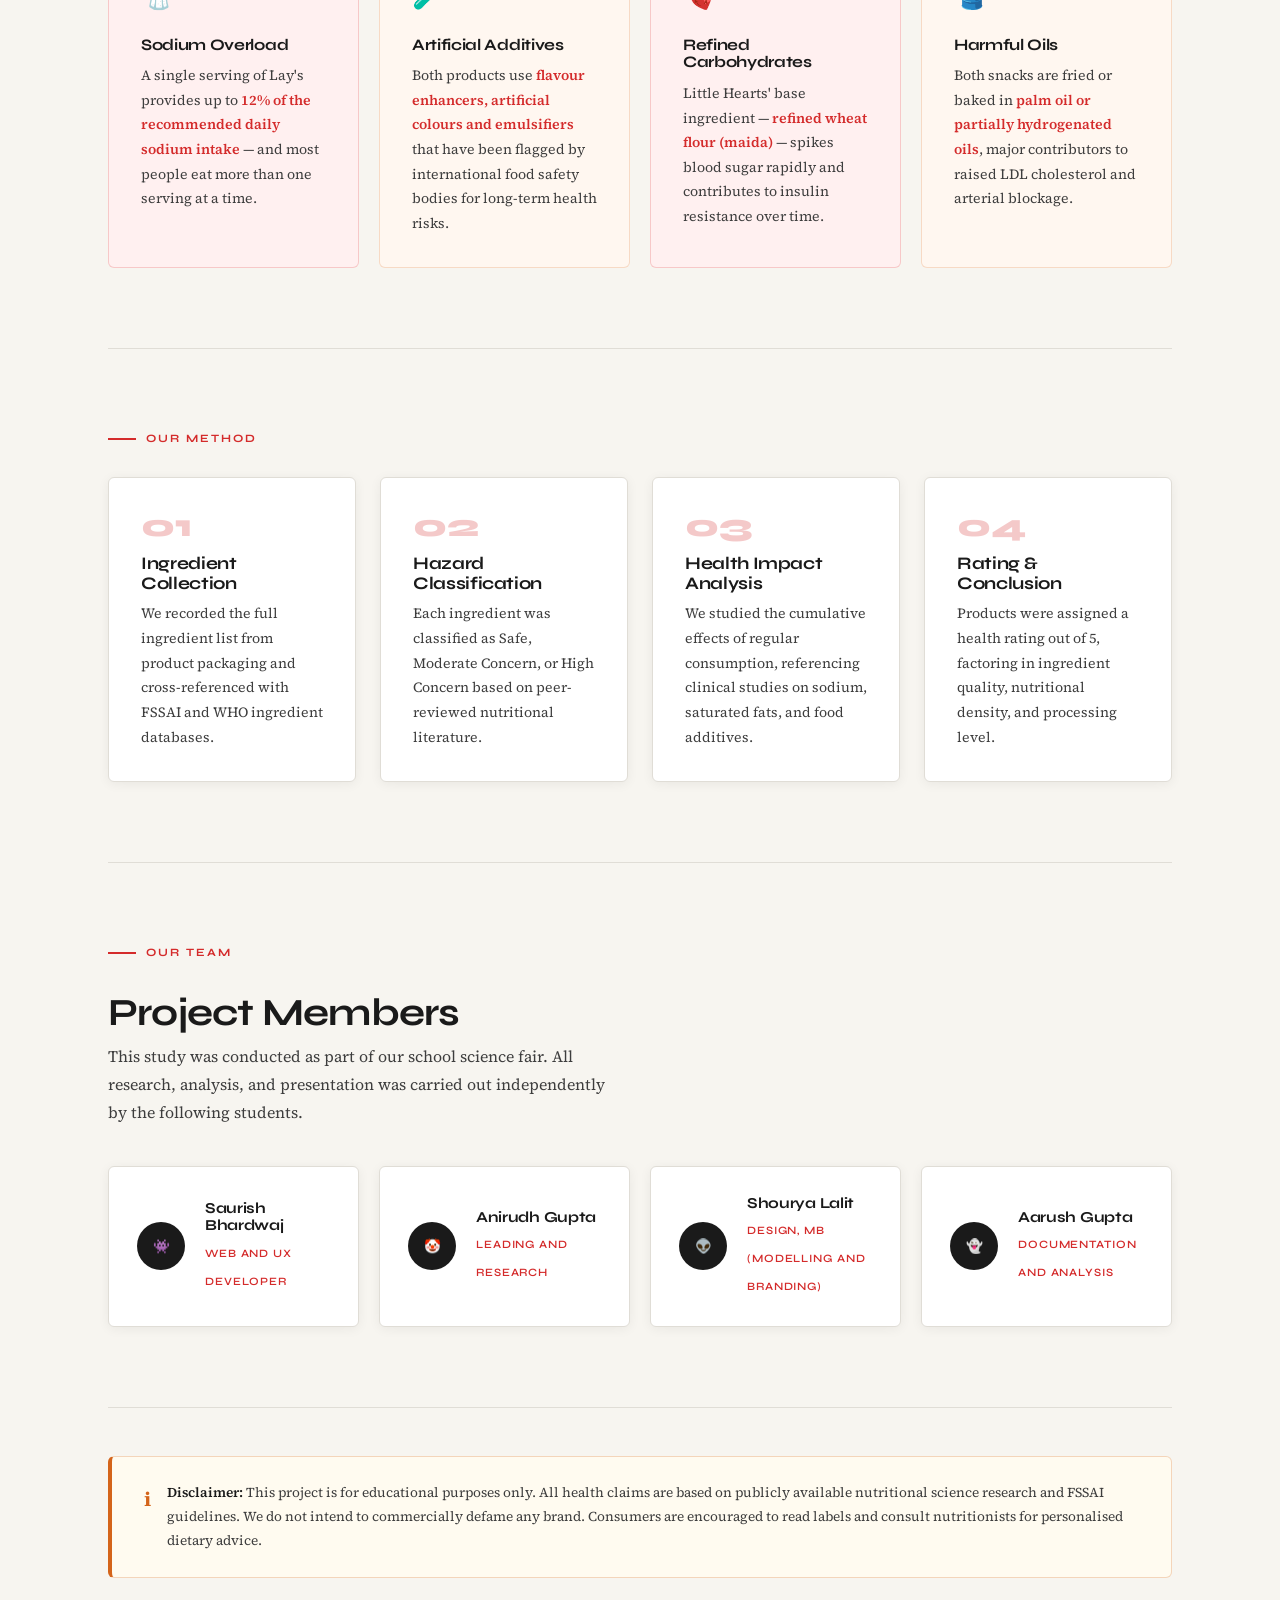
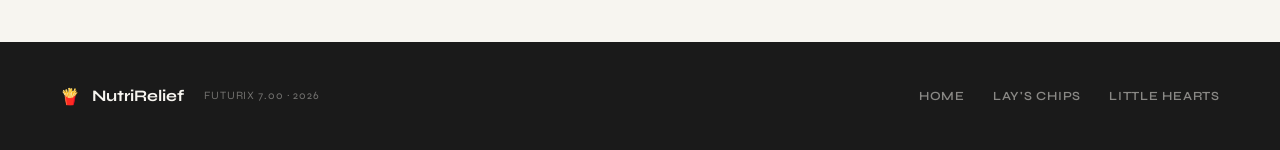
==== commit 2fe2d893: "Modify team member avatars and roles Updated team member roles and avatars in the HTML." ====
--- a/index.html
+++ b/index.html
@@ -138,7 +138,7 @@
           </div>
         </div>
         <div class="team-card">
-          <div class="team-avatar">👹</div>
+          <div class="team-avatar">🤡</div>
           <div class="team-info">
             <h3>Anirudh Gupta</h3>
             <span class="team-role">Leading and Research</span>
@@ -148,7 +148,7 @@
           <div class="team-avatar">👽</div>
           <div class="team-info">
             <h3>Shourya Lalit</h3>
-            <span class="team-role">Design and Modelling</span>
+            <span class="team-role">Design, MB (Modelling and Branding)</span>
           </div>
         </div>
         <div class="team-card">
@@ -157,13 +157,7 @@
             <h3>Aarush Gupta</h3>
             <span class="team-role">Documentation and Analysis</span>
       
-          </div>
-        </div>
-        <div class="team-card">
-          <div class="team-avatar">🤡</div>
-          <div class="team-info">
-            <h3>Peeyush Anand</h3>
-            <span class="team-role">Badging and Assistance</span>
+         
           </div>
         </div>
       </div>
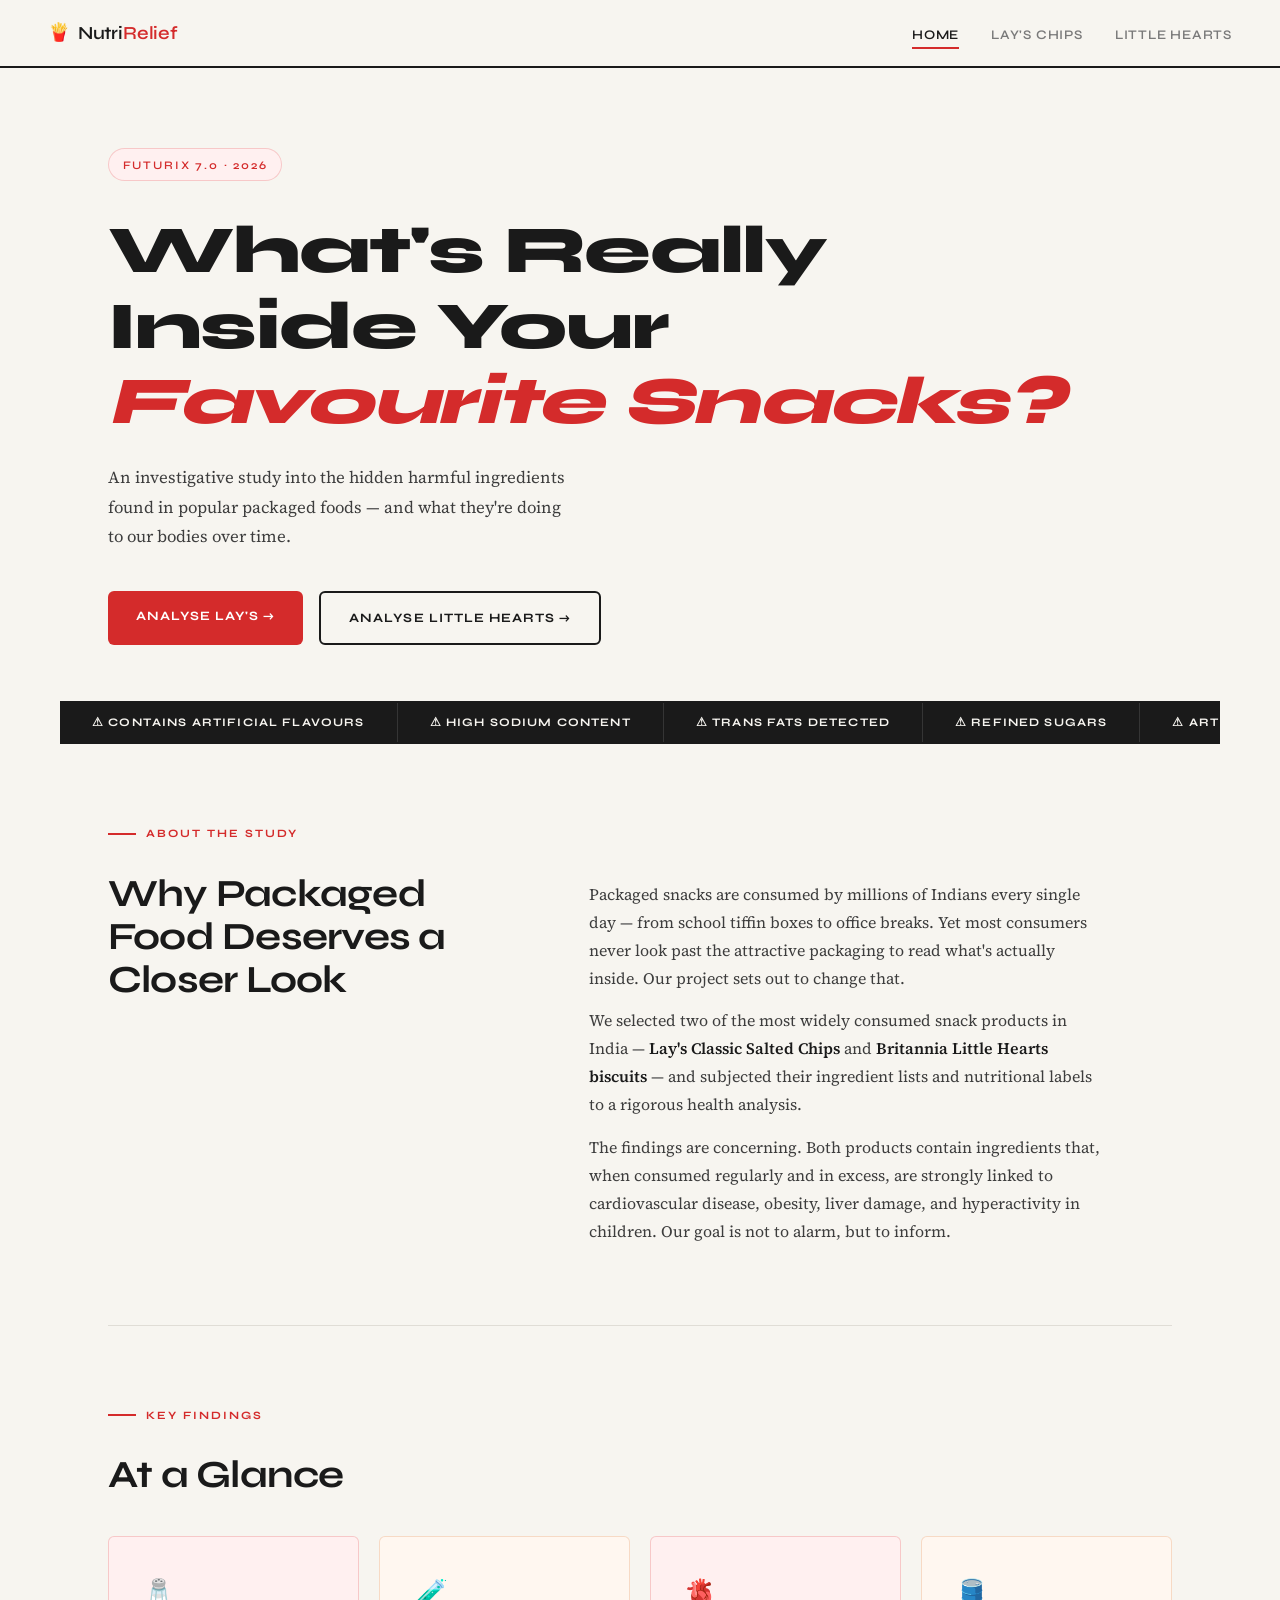
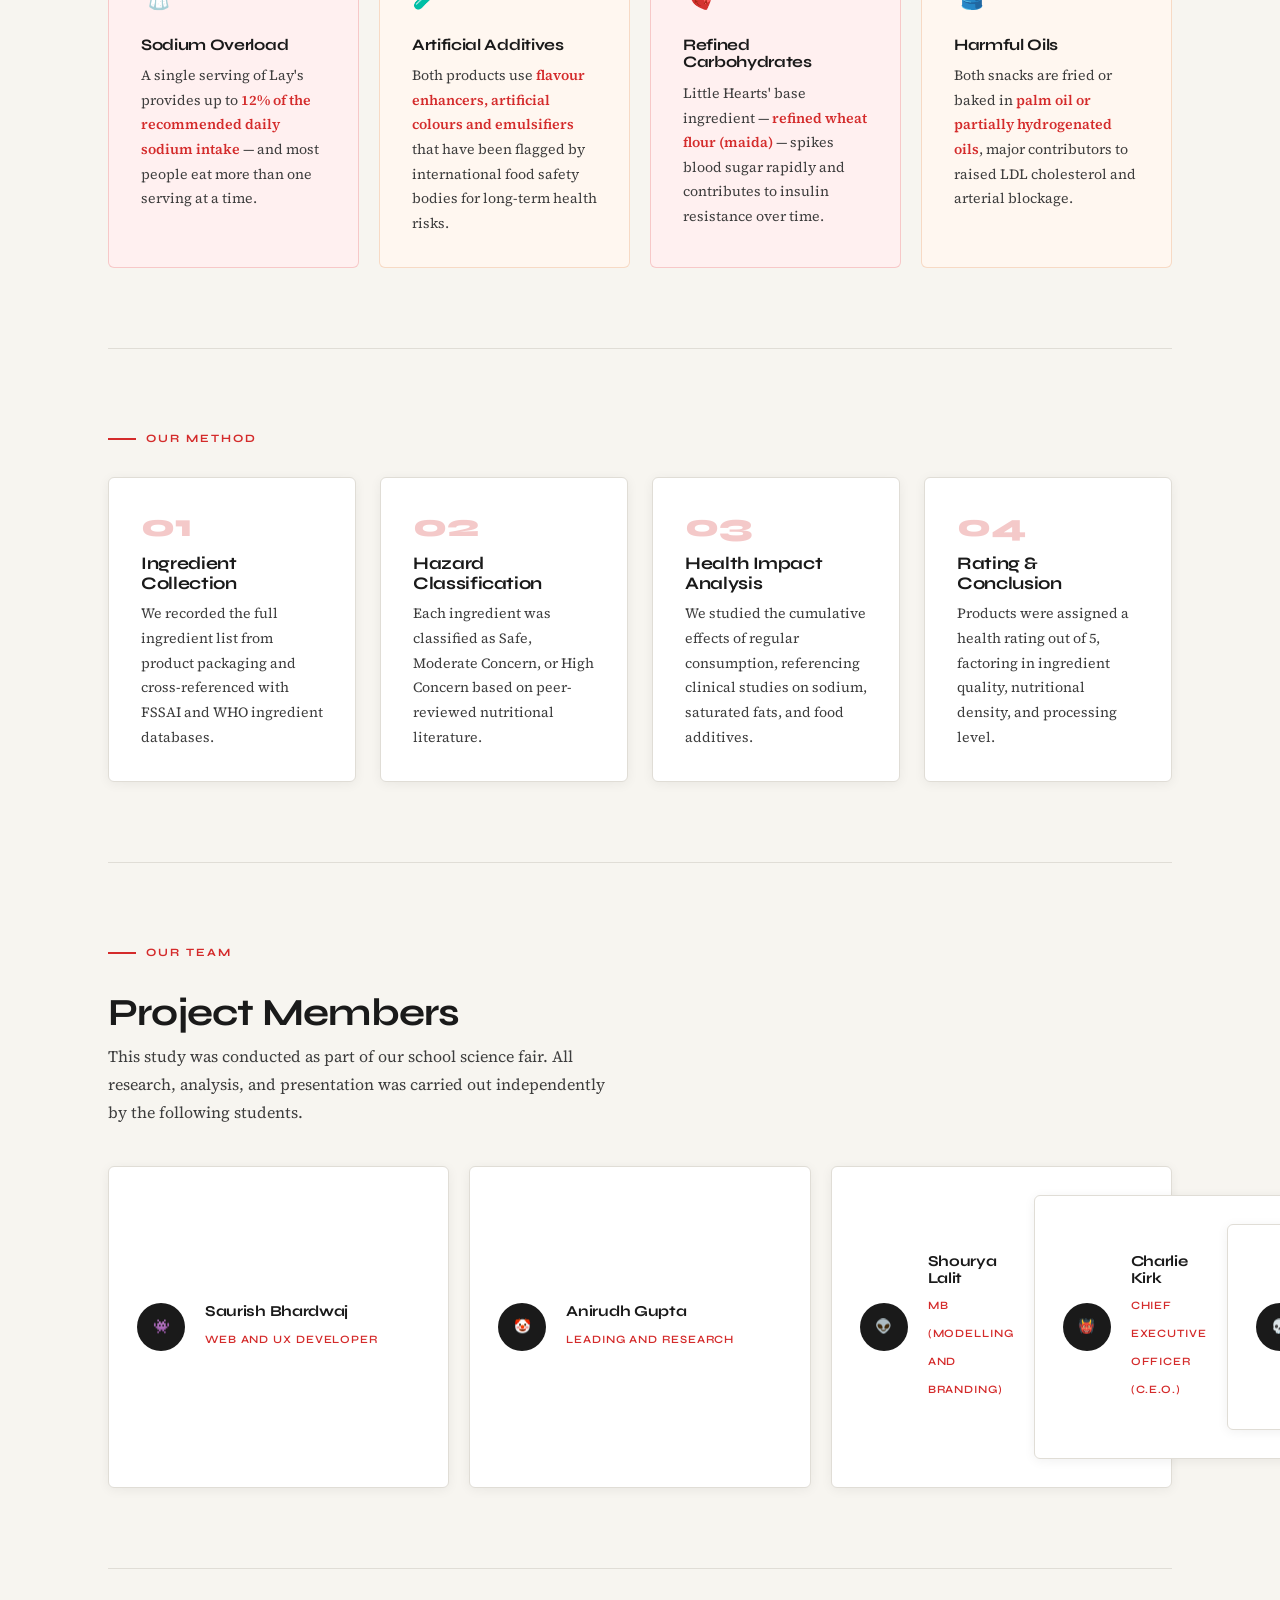
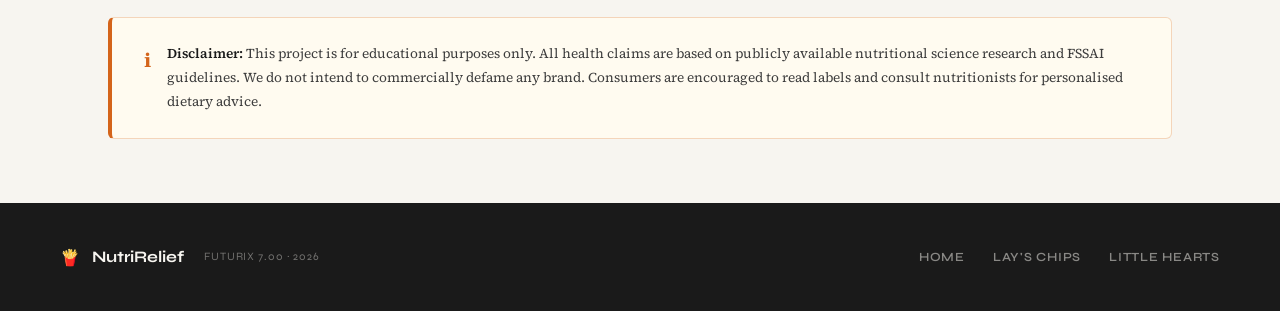
==== commit f9bd83cb: "Add team members to index.html Added new team members with their roles and avatars." ====
--- a/index.html
+++ b/index.html
@@ -148,7 +148,19 @@
           <div class="team-avatar">👽</div>
           <div class="team-info">
             <h3>Shourya Lalit</h3>
-            <span class="team-role">Design, MB (Modelling and Branding)</span>
+            <span class="team-role"> MB (Modelling and Branding)</span>
+          </div>
+          <div class="team-card">
+          <div class="team-avatar">👹</div>
+          <div class="team-info">
+            <h3>Charlie Kirk</h3>
+            <span class="team-role"> Chief Executive Officer (C.E.O.)</span>
+          </div>
+            <div class="team-card">
+          <div class="team-avatar">💀</div>
+          <div class="team-info">
+            <h3>Donald J. Trump</h3>
+            <span class="team-role"> Investor Director, Board of Investors</span>
           </div>
         </div>
         <div class="team-card">
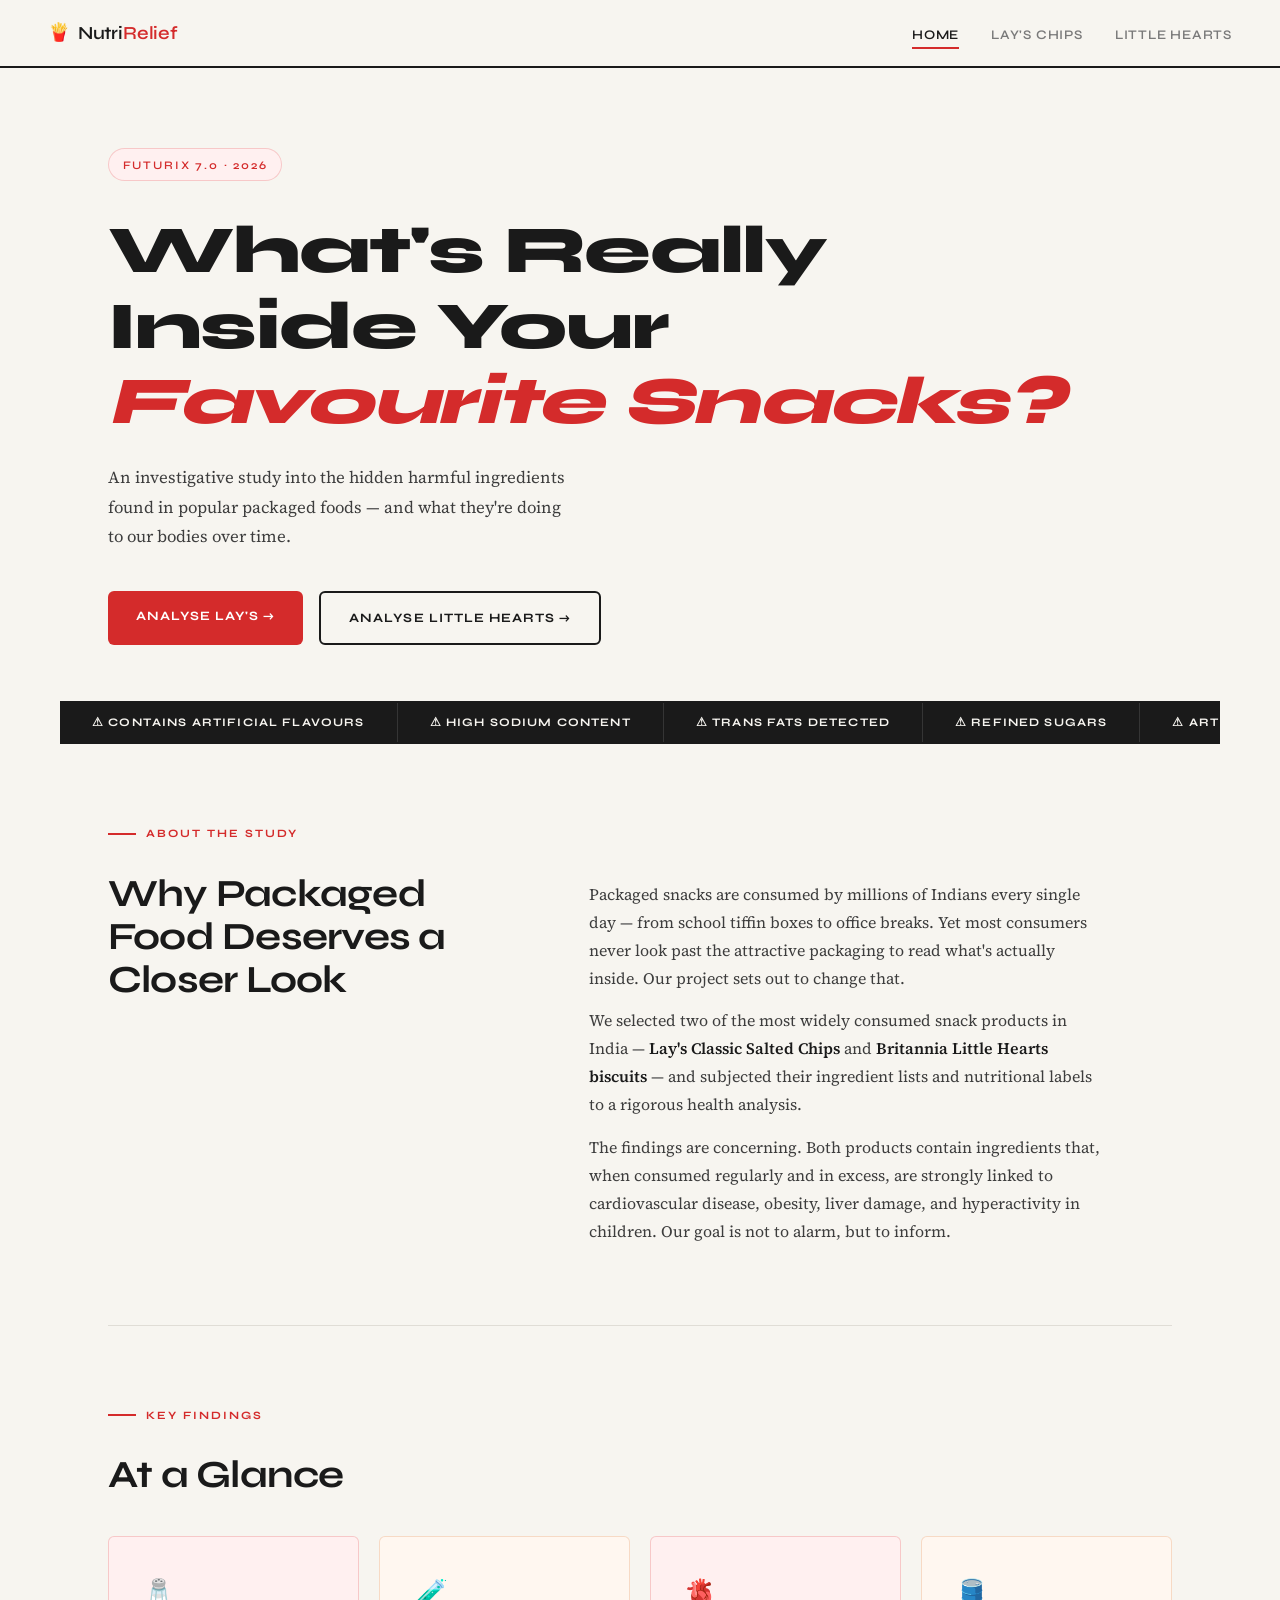
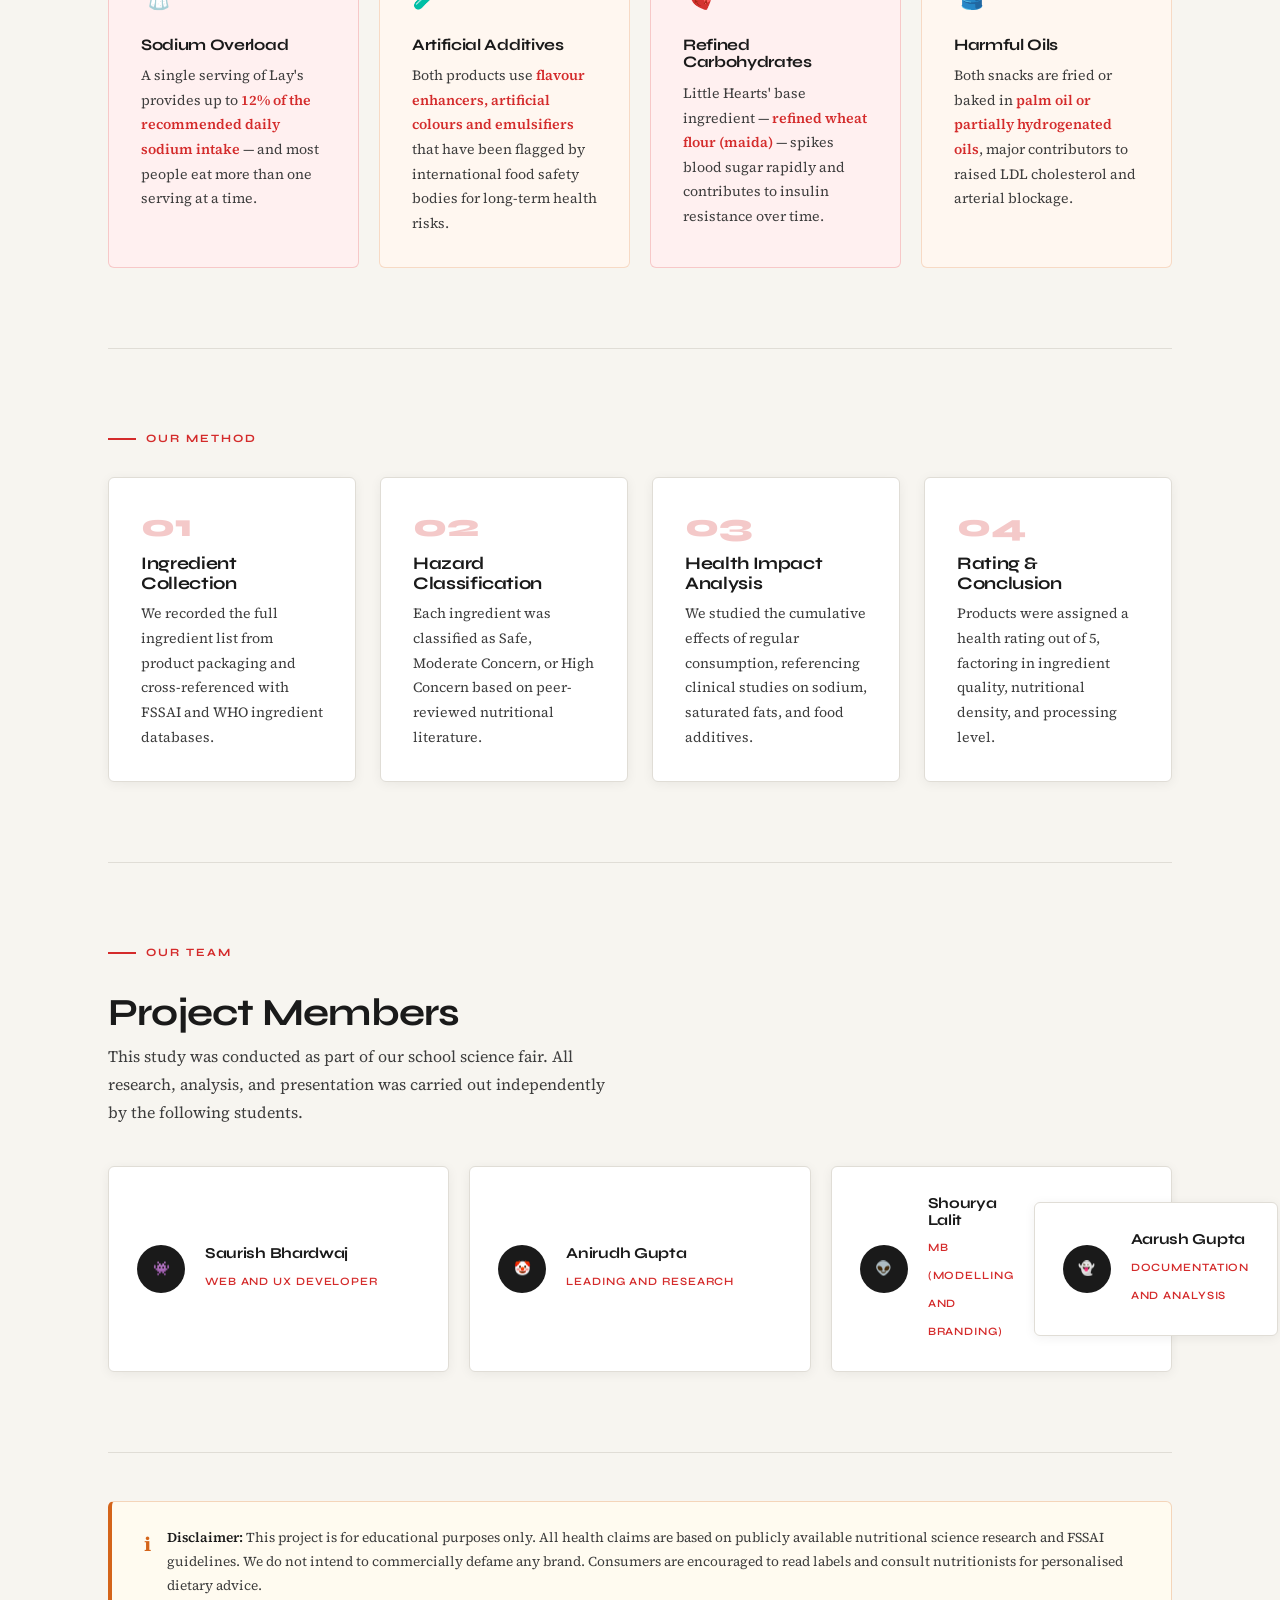
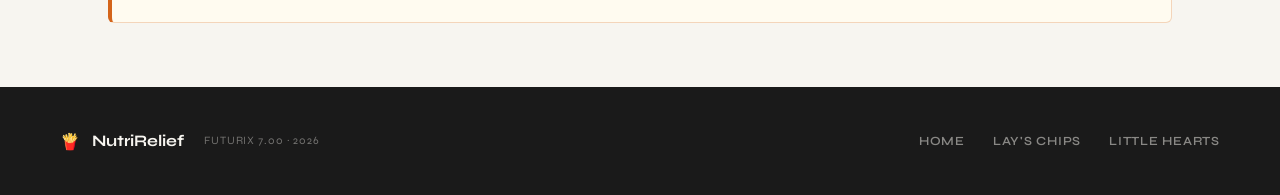
==== commit 653f59e4: "Update index.html" ====
--- a/index.html
+++ b/index.html
@@ -150,19 +150,7 @@
             <h3>Shourya Lalit</h3>
             <span class="team-role"> MB (Modelling and Branding)</span>
           </div>
-          <div class="team-card">
-          <div class="team-avatar">👹</div>
-          <div class="team-info">
-            <h3>Charlie Kirk</h3>
-            <span class="team-role"> Chief Executive Officer (C.E.O.)</span>
-          </div>
-            <div class="team-card">
-          <div class="team-avatar">💀</div>
-          <div class="team-info">
-            <h3>Donald J. Trump</h3>
-            <span class="team-role"> Investor Director, Board of Investors</span>
-          </div>
-        </div>
+          
         <div class="team-card">
           <div class="team-avatar">👻</div>
           <div class="team-info">
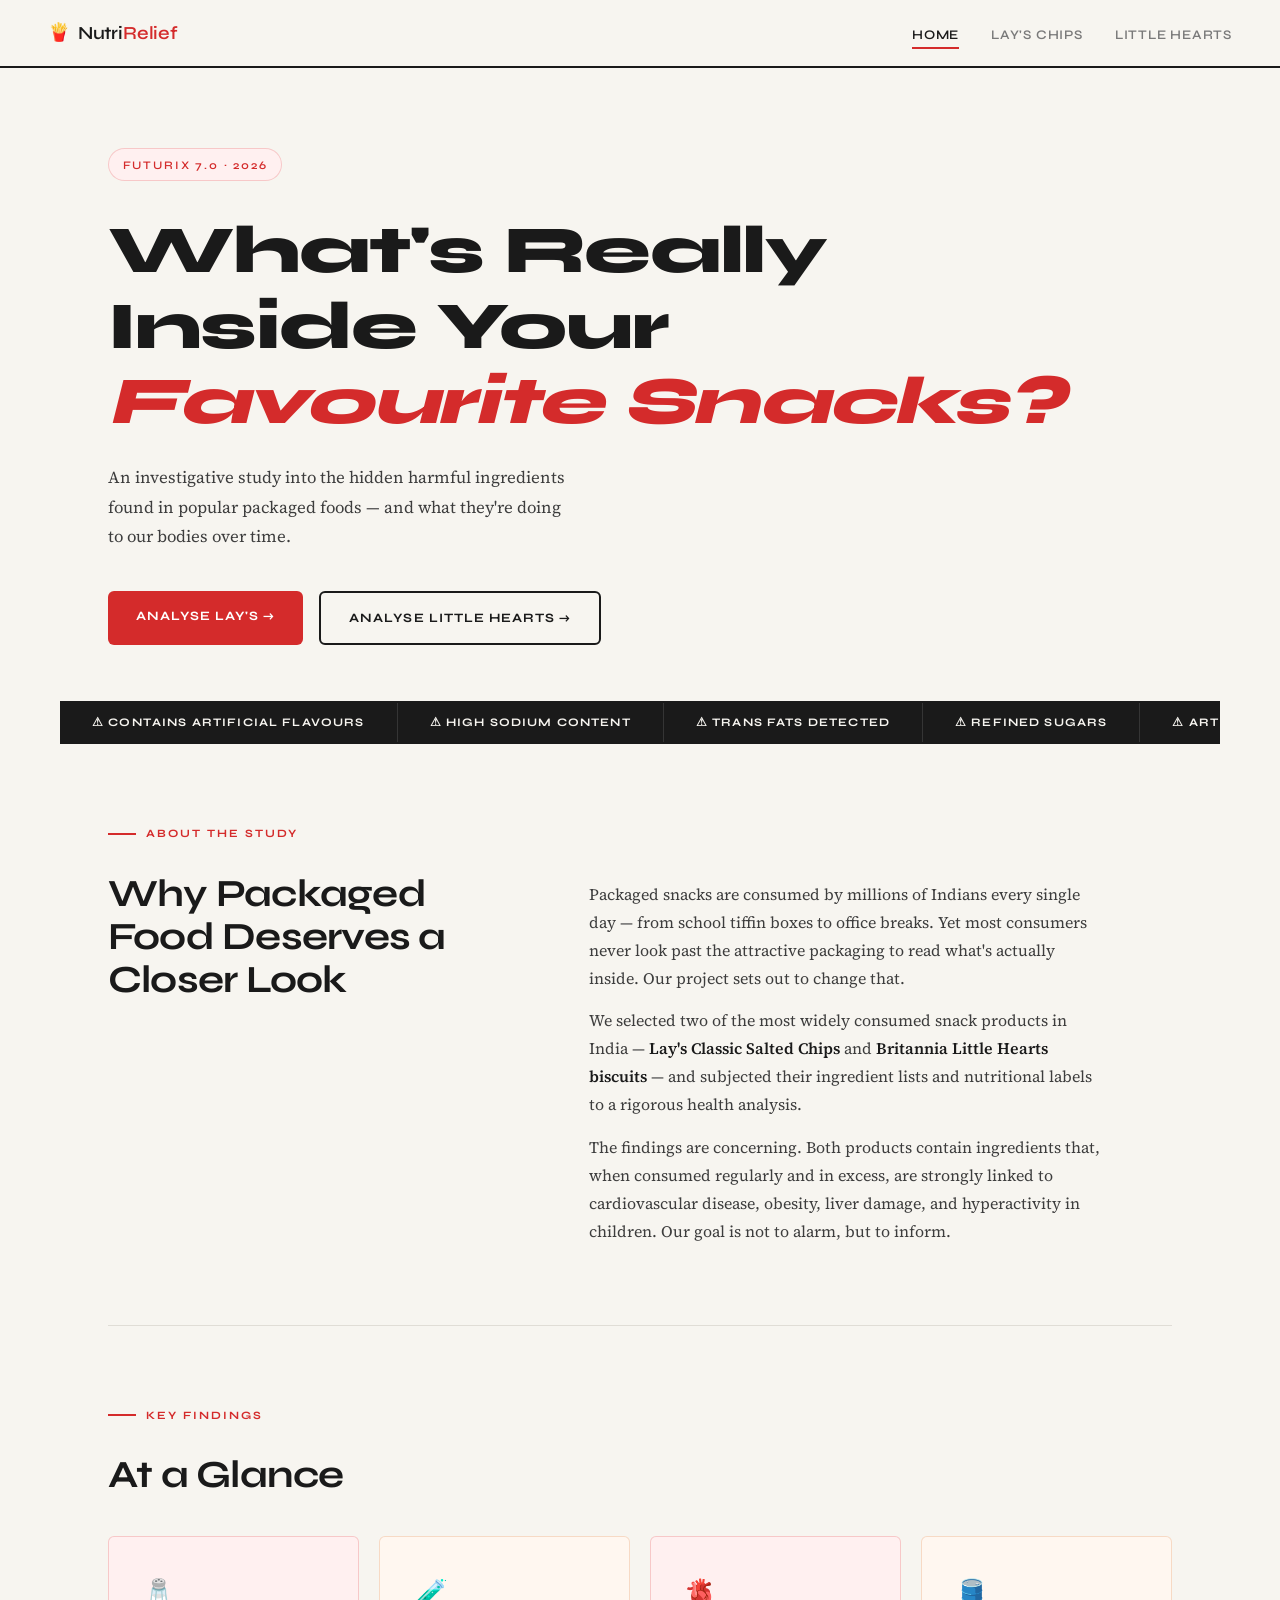
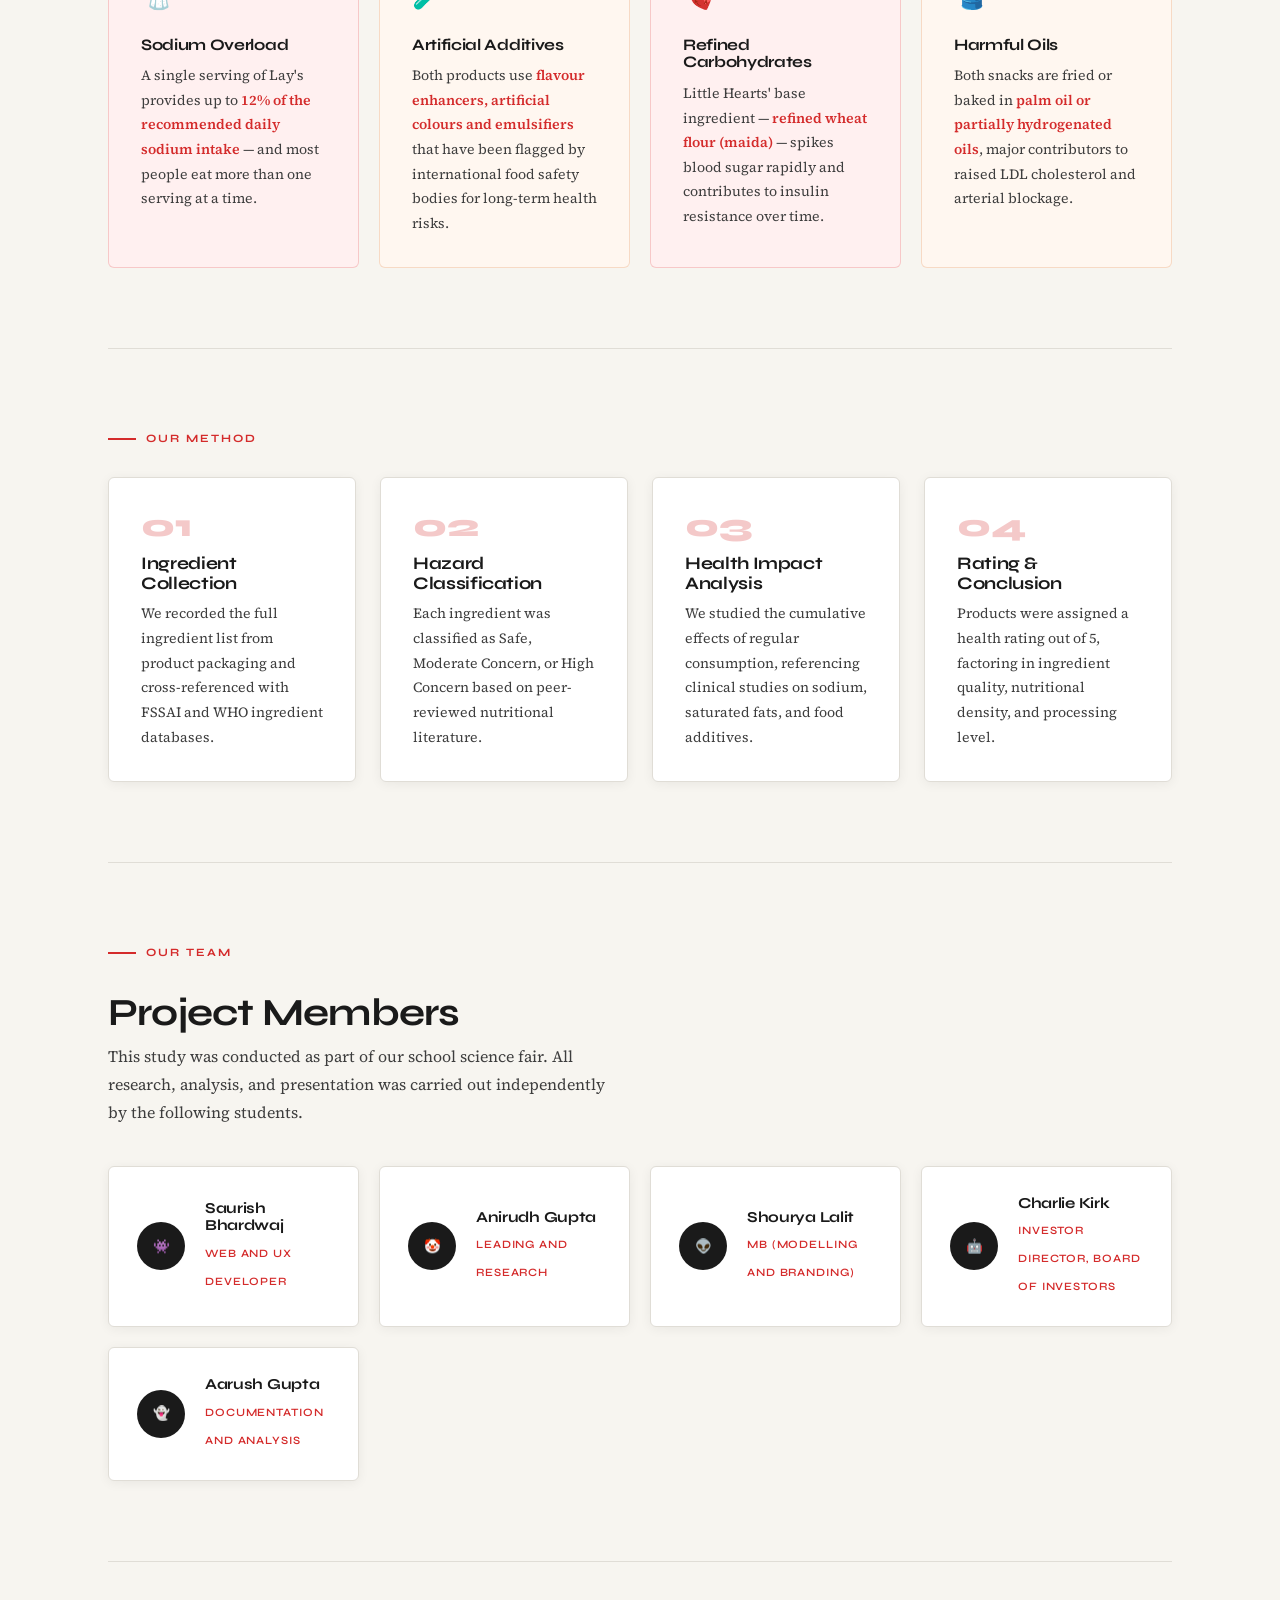
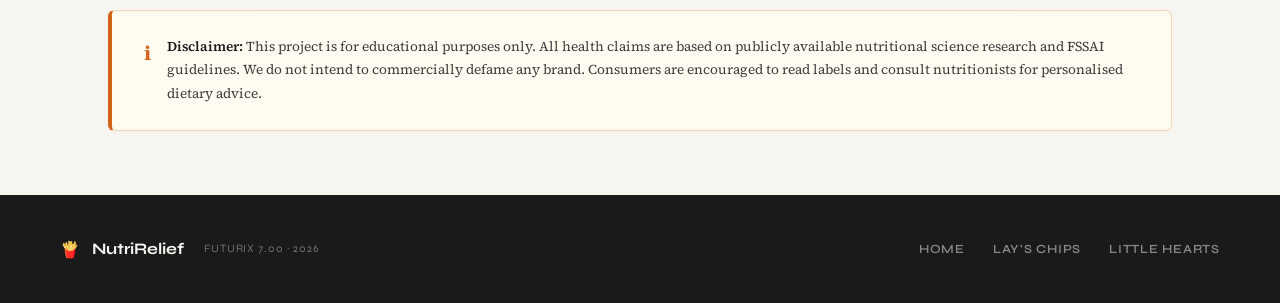
==== commit f389932a: "Add team member Charlie Kirk to the team section" ====
--- a/index.html
+++ b/index.html
@@ -150,7 +150,14 @@
             <h3>Shourya Lalit</h3>
             <span class="team-role"> MB (Modelling and Branding)</span>
           </div>
-          
+        </div>
+        <div class="team-card">
+          <div class="team-avatar">🤖</div>
+          <div class="team-info">
+            <h3>Charlie Kirk</h3>
+            <span class="team-role"> Investor Director, Board of Investors </span>
+          </div>
+        </div>
         <div class="team-card">
           <div class="team-avatar">👻</div>
           <div class="team-info">
